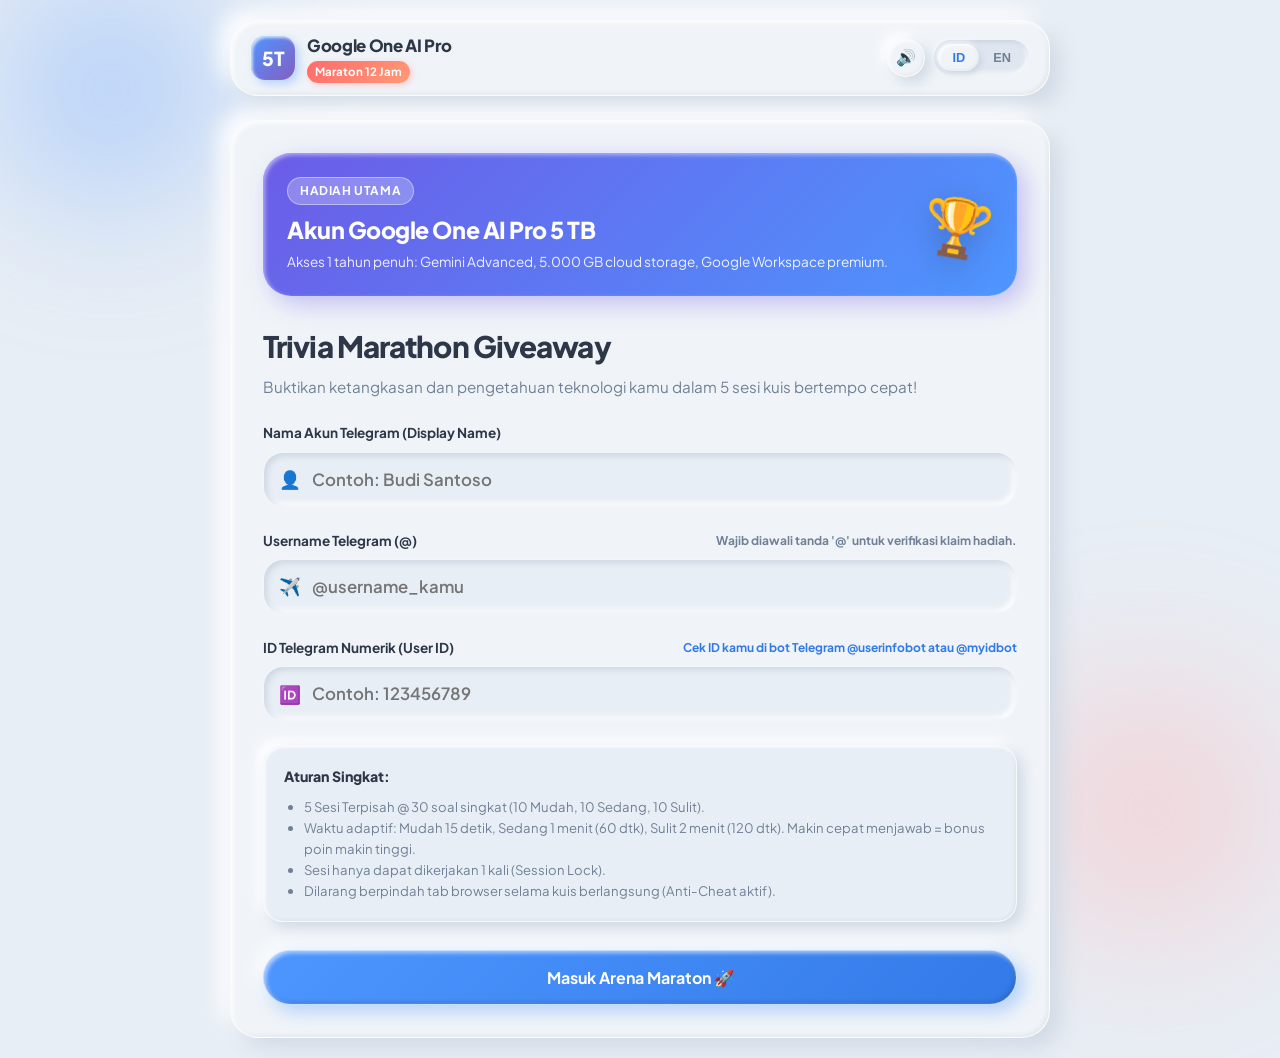
==== index.html @ 63a5083e "feat: complete web trivia marathon with claymorphism, cloudflare pages, d1 database, and admin dashb" ====
<!DOCTYPE html>
<html lang="id">
<head>
  <meta charset="UTF-8">
  <meta name="viewport" content="width=device-width, initial-scale=1.0, maximum-scale=1.0, user-scalable=no">
  <title>Google One AI Pro 5TB - Web Trivia Marathon</title>
  <meta name="description" content="Turnamen Trivia Maraton 12 Jam memperebutkan Akun Google One AI Pro 5 TB 1 Tahun Penuh. 5 Sesi kuis berkecepatan tinggi!">
  <meta name="theme-color" content="#E8EEF5">

  <!-- Favicon / Brand Icon -->
  <link rel="icon" href="data:image/svg+xml,<svg xmlns=%22http://www.w3.org/2000/svg%22 viewBox=%220 0 100 100%22><text y=%22.9em%22 font-size=%2290%22>⚡</text></svg>">

  <!-- Stylesheet -->
  <link rel="stylesheet" href="css/clay.css">
</head>
<body>

  <!-- Fullscreen Celebration Canvas -->
  <canvas id="confetti-canvas" style="position:fixed;top:0;left:0;width:100%;height:100%;pointer-events:none;z-index:99;"></canvas>

  <div id="app">

    <!-- Top App Header -->
    <header class="app-header">
      <div class="brand-wrapper">
        <div class="brand-icon">5T</div>
        <div class="brand-meta">
          <h1 data-i18n="appName">Google One AI Pro</h1>
          <span class="brand-badge" data-i18n="marathonBadge">Maraton 12 Jam</span>
        </div>
      </div>

      <div class="header-controls">
        <!-- Sound Effect Toggle -->
        <button id="btn-sound-toggle" class="clay-icon-btn" title="Toggle Sound" aria-label="Toggle Sound">
          <span id="sound-icon">🔊</span>
        </button>

        <!-- Bilingual Switcher -->
        <div class="clay-toggle" role="group" aria-label="Language selector">
          <button class="clay-toggle-btn lang-btn active" data-lang="id">ID</button>
          <button class="clay-toggle-btn lang-btn" data-lang="en">EN</button>
        </div>
      </div>
    </header>

    <!-- =====================================================================
         VIEW 1: ONBOARDING & REGISTRATION
         ===================================================================== -->
    <main id="view-onboarding" class="clay-card">
      <!-- Prize Banner -->
      <div class="prize-banner">
        <div class="prize-content">
          <span class="prize-pill" data-i18n="prizeTag">Hadiah Utama</span>
          <h2 class="prize-title" data-i18n="prizeTitle">Akun Google One AI Pro 5 TB</h2>
          <p class="prize-desc" data-i18n="prizeDesc">Akses 1 tahun penuh: Gemini Advanced, 5.000 GB cloud storage, Google Workspace premium.</p>
        </div>
        <div class="prize-3d-graphic">🏆</div>
      </div>

      <h2 class="title-xl" data-i18n="welcomeTitle">Trivia Marathon Giveaway</h2>
      <p class="subtitle" data-i18n="welcomeSubtitle">Buktikan ketangkasan dan pengetahuan teknologi kamu dalam 5 sesi kuis bertempo cepat!</p>

      <!-- Registration Form with 3 Verification Fields -->
      <div class="clay-input-group" style="margin-bottom: 1rem;">
        <label for="input-telegram-name" class="clay-label">
          <span data-i18n="telegramNameLabel">Nama Akun Telegram (Display Name)</span>
        </label>
        <div class="clay-input-wrapper">
          <span class="clay-input-icon">👤</span>
          <input type="text" id="input-telegram-name" class="clay-input" placeholder="Contoh: Budi Santoso" autocomplete="off" spellcheck="false">
        </div>
        <p id="msg-telegram-name-error" class="input-error-msg" data-i18n="telegramNameError">Nama Telegram wajib diisi (minimal 2 karakter)!</p>
      </div>

      <div class="clay-input-group" style="margin-bottom: 1rem;">
        <label for="input-telegram" class="clay-label">
          <span data-i18n="telegramLabel">Username Telegram (@)</span>
          <span style="font-size:0.75rem;color:var(--text-muted);" data-i18n="telegramHint">Wajib diawali '@'</span>
        </label>
        <div class="clay-input-wrapper">
          <span class="clay-input-icon">✈️</span>
          <input type="text" id="input-telegram" class="clay-input" placeholder="@username_kamu" autocomplete="off" spellcheck="false">
        </div>
        <p id="msg-telegram-error" class="input-error-msg" data-i18n="telegramError">Username harus diawali tanda '@' dan minimal 3 karakter!</p>
      </div>

      <div class="clay-input-group" style="margin-bottom: 1.5rem;">
        <label for="input-telegram-id" class="clay-label">
          <span data-i18n="telegramIdLabel">ID Telegram Numerik (User ID)</span>
          <span style="font-size:0.75rem;color:var(--clay-primary-dark);font-weight:700;" data-i18n="telegramIdHint">Cek di @userinfobot / @myidbot</span>
        </label>
        <div class="clay-input-wrapper">
          <span class="clay-input-icon">🆔</span>
          <input type="text" id="input-telegram-id" class="clay-input" placeholder="Contoh: 123456789" autocomplete="off" spellcheck="false" inputmode="numeric">
        </div>
        <p id="msg-telegram-id-error" class="input-error-msg" data-i18n="telegramIdError">ID Telegram harus berupa angka unik (minimal 5 digit)!</p>
      </div>

      <!-- Quick Rules Card -->
      <div class="clay-card-sm" style="margin-bottom: 1.75rem; background: #E8EEF5;">
        <h4 style="font-size:0.88rem;font-weight:800;margin-bottom:0.5rem;" data-i18n="rulesHeader">Aturan Singkat:</h4>
        <ul style="padding-left: 1.25rem; font-size: 0.82rem; color: var(--text-muted); line-height: 1.6;">
          <li data-i18n="rule1">5 Sesi Terpisah @ 30 soal singkat (10 Mudah, 10 Sedang, 10 Sulit).</li>
          <li data-i18n="rule2">Waktu adaptif: Mudah 15 detik, Sedang 1 menit (60 dtk), Sulit 2 menit (120 dtk). Makin cepat menjawab = bonus poin makin tinggi.</li>
          <li data-i18n="rule3">Sesi hanya dapat dikerjakan 1 kali (Session Lock).</li>
          <li data-i18n="rule4">Dilarang berpindah tab browser selama kuis berlangsung (Anti-Cheat aktif).</li>
        </ul>
      </div>

      <button id="btn-start-marathon" class="clay-btn clay-btn-primary clay-btn-block">
        <span data-i18n="btnStartMarathon">Masuk Arena Maraton 🚀</span>
      </button>
    </main>

    <!-- =====================================================================
         VIEW 2: LOBBY & SESSIONS GRID
         ===================================================================== -->
    <main id="view-lobby" style="display: none;">
      <!-- Participant Identity Bar -->
      <div class="user-profile-bar">
        <div class="user-identity">
          <div class="user-avatar">👤</div>
          <div>
            <div class="user-text-sub" data-i18n="lobbyGreeting">Selamat Datang,</div>
            <div id="user-greeting-name" class="user-text-name">Budi Santoso (@username)</div>
            <div id="user-telegram-id-badge" style="font-size:0.75rem;color:var(--text-muted);font-weight:700;">ID: -</div>
          </div>
        </div>

        <div class="user-aggregate-score">
          <span style="font-size:0.75rem;font-weight:700;color:var(--text-muted);" data-i18n="totalScoreLabel">Total Skor:</span>
          <span id="user-total-score" class="score-badge-val">0</span>
          <span style="font-size:0.8rem;">pts</span>
        </div>
      </div>

      <!-- Marathon Sessions Section -->
      <div style="display:flex;justify-content:space-between;align-items:center;margin-bottom:1rem;">
        <h2 style="font-size:1.15rem;font-weight:800;" data-i18n="sessionsHeader">Jadwal 5 Sesi Maraton</h2>
        <span style="font-size:0.75rem;font-weight:700;color:var(--text-muted);">Status Live dari Server 🌐</span>
      </div>

      <div id="sessions-container" class="sessions-grid">
        <!-- Rendered dynamically by app.js from /api/sessions -->
      </div>
    </main>

    <!-- =====================================================================
         VIEW 3: IN-GAME QUIZ LOOP (30 Questions, 7s Countdown)
         ===================================================================== -->
    <main id="view-game" style="display: none;">
      <!-- In-Game HUD -->
      <div class="game-hud">
        <div class="game-meta-row">
          <span id="hud-session-name" class="hud-pill hud-pill-highlight">Session 1</span>
          <div style="display:flex;gap:0.5rem;align-items:center;">
            <span id="hud-progress" class="hud-pill">Soal 1 dari 30</span>
            <span id="hud-difficulty" class="difficulty-tag easy">Mudah</span>
          </div>
        </div>

        <div class="game-meta-row">
          <div class="hud-pill">
            <span data-i18n="scoreHud">Skor</span>: <strong id="hud-score" style="color:var(--clay-primary-dark);margin-left:4px;">0</strong>
          </div>
          <div class="hud-pill">
            <span id="hud-streak">🔥 0</span>
          </div>
        </div>

        <!-- Dynamic 7-Second Countdown Bar -->
        <div class="timer-container" aria-label="Question timer">
          <div id="timer-bar" class="timer-bar" style="width: 100%;"></div>
          <div id="timer-text" class="timer-counter-text">7.0s</div>
        </div>
      </div>

      <!-- Question Box -->
      <section class="question-clay-box">
        <h2 id="question-text" class="question-text">Memuat pertanyaan...</h2>
      </section>

      <!-- 4 Clay Option Buttons -->
      <section id="options-container" class="options-grid">
        <!-- Rendered dynamically by app.js -->
      </section>
    </main>

    <!-- =====================================================================
         VIEW 4: RESULT SUMMARY & D1 EDGE SYNC
         ===================================================================== -->
    <main id="view-result" class="clay-card result-card" style="display: none;">
      <div class="trophy-clay-icon">🏆</div>
      <h2 id="result-session-title" class="title-xl" data-i18n="resultHeader">Sesi Selesai!</h2>
      <p class="subtitle" data-i18n="resultSubtitle">Kerja luar biasa! Berikut performa kamu pada sesi ini:</p>

      <div id="result-score" class="score-display-huge">0</div>
      <div class="score-label-sub" data-i18n="finalScoreLabel">Total Skor Sesi</div>

      <!-- Stats Grid -->
      <div class="stats-summary-grid">
        <div class="stat-item">
          <div id="result-correct" class="stat-item-val">0 / 30</div>
          <div class="stat-item-lbl" data-i18n="statCorrect">Jawaban Benar</div>
        </div>
        <div class="stat-item">
          <div id="result-accuracy" class="stat-item-val">0%</div>
          <div class="stat-item-lbl" data-i18n="statAccuracy">Akurasi</div>
        </div>
        <div class="stat-item">
          <div id="result-time" class="stat-item-val">0s</div>
          <div class="stat-item-lbl" data-i18n="statTime">Total Waktu</div>
        </div>
      </div>

      <!-- Sync Status Box -->
      <div>
        <div id="sync-status-box" class="sync-status-box sync-pending">
          <span id="sync-status-text" data-i18n="syncingStatus">Menyimpan skor ke database Cloudflare D1...</span>
        </div>
      </div>

      <button id="btn-back-lobby" class="clay-btn clay-btn-primary clay-btn-block">
        <span data-i18n="btnBackToLobby">Kembali ke Beranda</span> 🏠
      </button>
    </main>

  </div>

  <!-- =======================================================================
       ANTI-CHEAT WARNING MODAL
       ======================================================================= -->
  <div id="anti-cheat-modal" class="modal-backdrop">
    <div class="clay-modal">
      <div class="modal-icon-badge">⚠️</div>
      <h3 class="title-xl" style="font-size:1.35rem;margin-bottom:0.5rem;" data-i18n="antiCheatTitle">Peringatan Anti-Cheat!</h3>
      <p class="subtitle" style="margin-bottom:1.75rem;" data-i18n="antiCheatMsg">
        Kamu terdeteksi berpindah tab atau meninggalkan jendela browser. Tetaplah fokus pada kuis untuk menghindari diskualifikasi soal!
      </p>
      <button id="btn-resume-quiz" class="clay-btn clay-btn-coral clay-btn-block">
        <span data-i18n="antiCheatActionBtn">Kembali ke Kuis</span> ⏱️
      </button>
    </div>
  </div>

  <!-- Scripts -->
  <script src="js/config.js"></script>
  <script src="js/i18n.js"></script>
  <script src="js/questions.js"></script>
  <script src="js/audio.js"></script>
  <script src="js/app.js"></script>
</body>
</html>
---- css/clay.css ----
/* ==========================================================================
   CLAYMORPHISM DESIGN SYSTEM - GOOGLE ONE AI PRO 5TB TRIVIA MARATHON
   ========================================================================== */

@import url('https://fonts.googleapis.com/css2?family=Plus+Jakarta+Sans:ital,wght@0,400;0,500;0,600;0,700;0,800;1,700&display=swap');

:root {
  /* Color Palette - Modern Pastel Clay */
  --clay-bg: #E8EEF5;
  --clay-card: #F0F4F8;
  --clay-surface: #E2E8F0;
  --clay-border: rgba(255, 255, 255, 0.65);
  
  /* Accents */
  --clay-primary: #4D96FF;
  --clay-primary-light: #70A9FF;
  --clay-primary-dark: #327AE8;
  --clay-coral: #FF6B6B;
  --clay-coral-light: #FF8787;
  --clay-green: #48BB78;
  --clay-green-light: #68D391;
  --clay-yellow: #ECC94B;
  --clay-purple: #845EC2;
  --clay-purple-light: #9B72CF;
  
  /* Text */
  --text-main: #2D3748;
  --text-muted: #718096;
  --text-light: #A0AEC0;
  --text-on-primary: #FFFFFF;

  /* Clay Shadows - Standard Dual Soft */
  --clay-shadow-out: 10px 10px 22px #d0d9e5, -10px -10px 22px #ffffff;
  --clay-shadow-out-sm: 6px 6px 14px #d0d9e5, -6px -6px 14px #ffffff;
  --clay-shadow-out-lg: 16px 16px 36px #c5d0de, -16px -16px 36px #ffffff;
  
  --clay-shadow-in: inset 2px 2px 4px rgba(255, 255, 255, 0.8), inset -2px -2px 4px rgba(0, 0, 0, 0.05);
  --clay-shadow-in-sm: inset 1.5px 1.5px 3px rgba(255, 255, 255, 0.8), inset -1.5px -1.5px 3px rgba(0, 0, 0, 0.04);
  --clay-shadow-in-pressed: inset 4px 4px 8px #c8d3e2, inset -4px -4px 8px #ffffff;

  /* Radii */
  --radius-sm: 14px;
  --radius-md: 20px;
  --radius-lg: 28px;
  --radius-pill: 9999px;

  /* Transitions */
  --transition-bounce: all 0.25s cubic-bezier(0.34, 1.56, 0.64, 1);
  --transition-smooth: all 0.2s ease-in-out;
}

/* Reset & Base Setup */
*, *::before, *::after {
  box-sizing: border-box;
  margin: 0;
  padding: 0;
  -webkit-tap-highlight-color: transparent;
}

body {
  font-family: 'Plus Jakarta Sans', -apple-system, BlinkMacSystemFont, "Segoe UI", Roboto, sans-serif;
  background-color: var(--clay-bg);
  color: var(--text-main);
  min-height: 100vh;
  line-height: 1.5;
  display: flex;
  flex-direction: column;
  align-items: center;
  overflow-x: hidden;
  position: relative;
  selection-background-color: var(--clay-primary);
  selection-color: #ffffff;
}

/* Subtle background decorative shapes */
body::before, body::after {
  content: '';
  position: fixed;
  border-radius: 50%;
  pointer-events: none;
  z-index: -1;
  filter: blur(60px);
  opacity: 0.5;
}

body::before {
  top: -100px;
  left: -80px;
  width: 380px;
  height: 380px;
  background: radial-gradient(circle, #70A9FF 0%, rgba(232, 238, 245, 0) 70%);
}

body::after {
  bottom: -120px;
  right: -80px;
  width: 420px;
  height: 420px;
  background: radial-gradient(circle, #FFB4B4 0%, rgba(232, 238, 245, 0) 70%);
}

/* Main Container App */
#app {
  width: 100%;
  max-width: 860px;
  min-height: 100vh;
  display: flex;
  flex-direction: column;
  padding: 1.25rem;
}

/* Top App Header */
.app-header {
  display: flex;
  justify-content: space-between;
  align-items: center;
  gap: 1rem;
  padding: 0.75rem 1.25rem;
  margin-bottom: 1.5rem;
  background: var(--clay-card);
  border-radius: var(--radius-lg);
  border: 1px solid var(--clay-border);
  box-shadow: var(--clay-shadow-out), var(--clay-shadow-in);
}

.brand-wrapper {
  display: flex;
  align-items: center;
  gap: 0.75rem;
}

.brand-icon {
  width: 44px;
  height: 44px;
  border-radius: 14px;
  background: linear-gradient(135deg, #4D96FF, #845EC2);
  display: flex;
  align-items: center;
  justify-content: center;
  color: #fff;
  font-weight: 800;
  font-size: 1.2rem;
  box-shadow: 4px 4px 10px rgba(77, 150, 255, 0.35), inset 2px 2px 3px rgba(255, 255, 255, 0.7);
}

.brand-meta h1 {
  font-size: 1.05rem;
  font-weight: 800;
  color: var(--text-main);
  letter-spacing: -0.02em;
}

.brand-badge {
  display: inline-flex;
  align-items: center;
  gap: 0.3rem;
  font-size: 0.72rem;
  font-weight: 700;
  padding: 0.15rem 0.5rem;
  border-radius: var(--radius-pill);
  background: linear-gradient(135deg, #FF6B6B, #FF9A76);
  color: #ffffff;
  box-shadow: 2px 2px 6px rgba(255, 107, 107, 0.3);
}

.header-controls {
  display: flex;
  align-items: center;
  gap: 0.6rem;
}

/* Clay Toggle Pill */
.clay-toggle {
  display: inline-flex;
  align-items: center;
  background: #dfe6f0;
  border-radius: var(--radius-pill);
  padding: 4px;
  box-shadow: inset 2px 2px 5px #c8d2df, inset -2px -2px 5px #ffffff;
}

.clay-toggle-btn {
  border: none;
  background: transparent;
  padding: 6px 14px;
  border-radius: var(--radius-pill);
  font-size: 0.8rem;
  font-weight: 700;
  color: var(--text-muted);
  cursor: pointer;
  transition: var(--transition-bounce);
}

.clay-toggle-btn.active {
  background: var(--clay-card);
  color: var(--clay-primary-dark);
  box-shadow: 2px 2px 6px #c5d0de, -2px -2px 6px #ffffff, var(--clay-shadow-in-sm);
}

/* Sound Button */
.clay-icon-btn {
  width: 38px;
  height: 38px;
  border-radius: var(--radius-pill);
  border: 1px solid var(--clay-border);
  background: var(--clay-card);
  display: flex;
  align-items: center;
  justify-content: center;
  cursor: pointer;
  box-shadow: var(--clay-shadow-out-sm), var(--clay-shadow-in-sm);
  color: var(--text-main);
  transition: var(--transition-bounce);
  font-size: 1rem;
}

.clay-icon-btn:hover {
  transform: translateY(-2px);
}

.clay-icon-btn:active {
  transform: translateY(1px);
  box-shadow: var(--clay-shadow-in-pressed);
}

/* Clay Cards */
.clay-card {
  background: var(--clay-card);
  border-radius: var(--radius-lg);
  border: 1px solid var(--clay-border);
  box-shadow: var(--clay-shadow-out), var(--clay-shadow-in);
  padding: 2rem;
  position: relative;
  transition: var(--transition-smooth);
}

.clay-card-sm {
  background: var(--clay-card);
  border-radius: var(--radius-md);
  border: 1px solid var(--clay-border);
  box-shadow: var(--clay-shadow-out-sm), var(--clay-shadow-in-sm);
  padding: 1.25rem;
}

/* Typography Helpers */
.title-xl {
  font-size: 1.85rem;
  font-weight: 800;
  letter-spacing: -0.03em;
  color: var(--text-main);
  margin-bottom: 0.5rem;
}

.subtitle {
  font-size: 0.95rem;
  color: var(--text-muted);
  line-height: 1.5;
}

/* Form Controls */
.clay-input-group {
  margin: 1.5rem 0;
  display: flex;
  flex-direction: column;
  gap: 0.5rem;
}

.clay-label {
  font-size: 0.85rem;
  font-weight: 700;
  color: var(--text-main);
  display: flex;
  align-items: center;
  justify-content: space-between;
}

.clay-input-wrapper {
  position: relative;
  display: flex;
  align-items: center;
}

.clay-input-icon {
  position: absolute;
  left: 16px;
  font-size: 1.1rem;
  color: var(--text-muted);
  pointer-events: none;
}

.clay-input {
  width: 100%;
  padding: 1rem 1.25rem 1rem 3rem;
  background: #E8EEF5;
  border-radius: var(--radius-md);
  border: 1px solid rgba(255, 255, 255, 0.4);
  box-shadow: inset 3px 3px 6px #cdd7e3, inset -3px -3px 6px #ffffff;
  font-size: 1.05rem;
  font-family: inherit;
  font-weight: 600;
  color: var(--text-main);
  outline: none;
  transition: var(--transition-smooth);
}

.clay-input:focus {
  border-color: var(--clay-primary);
  box-shadow: inset 4px 4px 8px #c8d3e0, inset -4px -4px 8px #ffffff, 0 0 0 3px rgba(77, 150, 255, 0.25);
}

.clay-input.error {
  border-color: var(--clay-coral);
  box-shadow: inset 4px 4px 8px #edd1d1, inset -4px -4px 8px #ffffff, 0 0 0 3px rgba(255, 107, 107, 0.25);
}

.input-error-msg {
  font-size: 0.8rem;
  color: var(--clay-coral);
  font-weight: 600;
  display: none;
}

.input-error-msg.visible {
  display: block;
}

/* Clay Buttons */
.clay-btn {
  display: inline-flex;
  align-items: center;
  justify-content: center;
  gap: 0.6rem;
  padding: 1rem 1.75rem;
  border-radius: var(--radius-pill);
  border: 1px solid rgba(255, 255, 255, 0.7);
  font-family: inherit;
  font-size: 1rem;
  font-weight: 700;
  cursor: pointer;
  transition: var(--transition-bounce);
  text-decoration: none;
  user-select: none;
}

.clay-btn:hover {
  transform: translateY(-2px);
}

.clay-btn:active {
  transform: translateY(2px) scale(0.98);
}

.clay-btn-primary {
  background: linear-gradient(135deg, #4D96FF, #337AE8);
  color: #ffffff;
  box-shadow: 6px 6px 18px rgba(77, 150, 255, 0.4), -6px -6px 18px #ffffff, inset 2px 2px 4px rgba(255, 255, 255, 0.6), inset -2px -2px 4px rgba(0, 0, 0, 0.15);
}

.clay-btn-primary:active {
  box-shadow: inset 4px 4px 8px rgba(0, 0, 0, 0.25), inset -4px -4px 8px rgba(255, 255, 255, 0.4);
}

.clay-btn-coral {
  background: linear-gradient(135deg, #FF6B6B, #EE5253);
  color: #ffffff;
  box-shadow: 6px 6px 18px rgba(255, 107, 107, 0.4), -6px -6px 18px #ffffff, inset 2px 2px 4px rgba(255, 255, 255, 0.6), inset -2px -2px 4px rgba(0, 0, 0, 0.15);
}

.clay-btn-coral:active {
  box-shadow: inset 4px 4px 8px rgba(0, 0, 0, 0.25), inset -4px -4px 8px rgba(255, 255, 255, 0.4);
}

.clay-btn-neutral {
  background: var(--clay-card);
  color: var(--text-main);
  box-shadow: var(--clay-shadow-out-sm), var(--clay-shadow-in);
}

.clay-btn-neutral:active {
  box-shadow: var(--clay-shadow-in-pressed);
}

.clay-btn:disabled, .clay-btn.disabled {
  opacity: 0.6;
  cursor: not-allowed;
  transform: none !important;
  box-shadow: var(--clay-shadow-out-sm);
}

.clay-btn-block {
  width: 100%;
}

/* Feature Showcase Hero on Welcome */
.prize-banner {
  background: linear-gradient(135deg, #6C5CE7, #4D96FF);
  border-radius: var(--radius-lg);
  padding: 1.5rem;
  color: #ffffff;
  position: relative;
  overflow: hidden;
  box-shadow: 8px 8px 24px rgba(108, 92, 231, 0.35), inset 2px 2px 4px rgba(255, 255, 255, 0.5);
  margin-bottom: 1.75rem;
  display: flex;
  align-items: center;
  justify-content: space-between;
}

.prize-content {
  z-index: 1;
}

.prize-pill {
  display: inline-block;
  background: rgba(255, 255, 255, 0.25);
  backdrop-filter: blur(8px);
  padding: 0.25rem 0.75rem;
  border-radius: var(--radius-pill);
  font-size: 0.75rem;
  font-weight: 700;
  text-transform: uppercase;
  letter-spacing: 0.05em;
  margin-bottom: 0.5rem;
  border: 1px solid rgba(255, 255, 255, 0.4);
}

.prize-title {
  font-size: 1.45rem;
  font-weight: 800;
  margin-bottom: 0.25rem;
  letter-spacing: -0.02em;
}

.prize-desc {
  font-size: 0.85rem;
  opacity: 0.9;
}

.prize-3d-graphic {
  font-size: 3.5rem;
  line-height: 1;
  filter: drop-shadow(0 8px 16px rgba(0, 0, 0, 0.2));
  transform: rotate(10deg);
  animation: float 4s ease-in-out infinite;
}

@keyframes float {
  0%, 100% { transform: translateY(0px) rotate(10deg); }
  50% { transform: translateY(-8px) rotate(14deg); }
}

/* Lobby User Header & Stats Bar */
.user-profile-bar {
  display: flex;
  justify-content: space-between;
  align-items: center;
  padding: 1rem 1.5rem;
  background: var(--clay-card);
  border-radius: var(--radius-md);
  border: 1px solid var(--clay-border);
  box-shadow: var(--clay-shadow-out-sm), var(--clay-shadow-in-sm);
  margin-bottom: 1.5rem;
  flex-wrap: wrap;
  gap: 1rem;
}

.user-identity {
  display: flex;
  align-items: center;
  gap: 0.75rem;
}

.user-avatar {
  width: 44px;
  height: 44px;
  border-radius: var(--radius-pill);
  background: linear-gradient(135deg, #4D96FF, #6BCB77);
  display: flex;
  align-items: center;
  justify-content: center;
  font-size: 1.25rem;
  color: #fff;
  box-shadow: 3px 3px 8px rgba(77, 150, 255, 0.3), inset 2px 2px 3px rgba(255, 255, 255, 0.8);
}

.user-text-name {
  font-weight: 800;
  font-size: 1.05rem;
  color: var(--text-main);
}

.user-text-sub {
  font-size: 0.78rem;
  color: var(--text-muted);
}

.user-aggregate-score {
  display: flex;
  align-items: center;
  gap: 0.5rem;
  background: #E8EEF5;
  padding: 0.5rem 1rem;
  border-radius: var(--radius-pill);
  box-shadow: inset 2px 2px 4px #c8d3e2, inset -2px -2px 4px #ffffff;
}

.score-badge-val {
  font-size: 1.15rem;
  font-weight: 800;
  color: var(--clay-primary-dark);
}

/* Marathon Session Cards Grid */
.sessions-grid {
  display: grid;
  grid-template-columns: repeat(auto-fit, minmax(240px, 1fr));
  gap: 1.25rem;
  margin-bottom: 1.5rem;
}

.session-clay-card {
  background: var(--clay-card);
  border-radius: var(--radius-lg);
  border: 1px solid var(--clay-border);
  box-shadow: var(--clay-shadow-out), var(--clay-shadow-in);
  padding: 1.5rem;
  display: flex;
  flex-direction: column;
  justify-content: space-between;
  position: relative;
  transition: var(--transition-bounce);
  overflow: hidden;
}

.session-clay-card:hover {
  transform: translateY(-4px);
}

.session-badge-status {
  position: absolute;
  top: 14px;
  right: 14px;
  padding: 0.3rem 0.7rem;
  border-radius: var(--radius-pill);
  font-size: 0.7rem;
  font-weight: 800;
  text-transform: uppercase;
  letter-spacing: 0.04em;
  display: inline-flex;
  align-items: center;
  gap: 0.3rem;
}

.status-completed {
  background: #E6FFFA;
  color: #234E52;
  box-shadow: 2px 2px 6px #c4d0dc, inset 1px 1px 2px #fff;
  border: 1px solid #B2F5EA;
}

.status-ready {
  background: #EBF8FF;
  color: #2B6CB0;
  box-shadow: 2px 2px 6px #c4d0dc, inset 1px 1px 2px #fff;
  border: 1px solid #BEE3F8;
  animation: pulse-ready 2s infinite;
}

@keyframes pulse-ready {
  0%, 100% { box-shadow: 0 0 0 0 rgba(77, 150, 255, 0.4); }
  50% { box-shadow: 0 0 0 6px rgba(77, 150, 255, 0); }
}

.status-locked {
  background: #EDF2F7;
  color: #718096;
  box-shadow: inset 1.5px 1.5px 3px #cbd5e0, inset -1.5px -1.5px 3px #ffffff;
}

.session-number-pill {
  width: 42px;
  height: 42px;
  border-radius: 12px;
  display: flex;
  align-items: center;
  justify-content: center;
  font-weight: 800;
  font-size: 1.1rem;
  margin-bottom: 0.75rem;
  background: #E8EEF5;
  box-shadow: 3px 3px 7px #d0d9e5, -3px -3px 7px #ffffff, var(--clay-shadow-in-sm);
  color: var(--clay-primary);
}

.session-title {
  font-size: 1.1rem;
  font-weight: 800;
  color: var(--text-main);
  margin-bottom: 0.35rem;
}

.session-desc {
  font-size: 0.8rem;
  color: var(--text-muted);
  margin-bottom: 1rem;
  line-height: 1.4;
}

.session-metrics {
  background: #E8EEF5;
  padding: 0.65rem 0.9rem;
  border-radius: var(--radius-sm);
  box-shadow: inset 2px 2px 4px #cbd5e0, inset -2px -2px 4px #ffffff;
  display: flex;
  justify-content: space-between;
  align-items: center;
  font-size: 0.8rem;
  margin-bottom: 1rem;
}

.session-metrics-lbl {
  color: var(--text-muted);
  font-weight: 600;
}

.session-metrics-val {
  font-weight: 800;
  color: var(--text-main);
}

.session-timer-box {
  display: flex;
  align-items: center;
  justify-content: center;
  gap: 0.4rem;
  padding: 0.5rem;
  border-radius: var(--radius-sm);
  font-size: 0.78rem;
  font-weight: 700;
  color: var(--text-muted);
  background: #E2E8F0;
  box-shadow: inset 2px 2px 4px #cbd5e0, inset -2px -2px 4px #ffffff;
  margin-bottom: 0.75rem;
}

/* ==========================================================================
   GAME HUD & LOOP VIEW
   ========================================================================== */

.game-hud {
  display: flex;
  flex-direction: column;
  gap: 0.85rem;
  margin-bottom: 1.5rem;
}

.game-meta-row {
  display: flex;
  justify-content: space-between;
  align-items: center;
  gap: 0.75rem;
}

.hud-pill {
  background: var(--clay-card);
  border-radius: var(--radius-pill);
  padding: 0.4rem 0.9rem;
  display: inline-flex;
  align-items: center;
  gap: 0.4rem;
  font-size: 0.82rem;
  font-weight: 700;
  box-shadow: var(--clay-shadow-out-sm), var(--clay-shadow-in-sm);
  border: 1px solid var(--clay-border);
}

.hud-pill-highlight {
  color: var(--clay-primary-dark);
  background: #EBF8FF;
}

/* Dynamic 7-Second Progress Bar */
.timer-container {
  width: 100%;
  height: 18px;
  background: #d8e2ee;
  border-radius: var(--radius-pill);
  box-shadow: inset 3px 3px 6px #bcc9db, inset -3px -3px 6px #ffffff;
  padding: 3px;
  position: relative;
  overflow: hidden;
}

.timer-bar {
  height: 100%;
  width: 100%;
  border-radius: var(--radius-pill);
  background: linear-gradient(90deg, #48BB78, #38A169);
  transition: width 0.1s linear, background 0.3s ease;
  box-shadow: 2px 2px 5px rgba(72, 187, 120, 0.4), inset 1px 1px 2px rgba(255, 255, 255, 0.6);
}

.timer-bar.warning {
  background: linear-gradient(90deg, #ECC94B, #D69E2E);
  box-shadow: 2px 2px 5px rgba(236, 201, 75, 0.4);
}

.timer-bar.critical {
  background: linear-gradient(90deg, #FF6B6B, #E53E3E);
  box-shadow: 2px 2px 5px rgba(255, 107, 107, 0.4);
  animation: pulse-danger 0.5s infinite alternate;
}

@keyframes pulse-danger {
  0% { opacity: 0.85; }
  100% { opacity: 1; transform: scaleY(1.05); }
}

.timer-counter-text {
  position: absolute;
  top: 50%;
  left: 50%;
  transform: translate(-50%, -50%);
  font-size: 0.68rem;
  font-weight: 800;
  color: #2D3748;
  letter-spacing: 0.05em;
  pointer-events: none;
}

/* Question Area */
.question-clay-box {
  background: var(--clay-card);
  border-radius: var(--radius-lg);
  border: 1px solid var(--clay-border);
  box-shadow: var(--clay-shadow-out), var(--clay-shadow-in);
  padding: 1.75rem;
  margin-bottom: 1.5rem;
  min-height: 140px;
  display: flex;
  flex-direction: column;
  justify-content: center;
}

.difficulty-tag {
  align-self: flex-start;
  padding: 0.2rem 0.6rem;
  border-radius: var(--radius-pill);
  font-size: 0.68rem;
  font-weight: 800;
  text-transform: uppercase;
  letter-spacing: 0.05em;
  margin-bottom: 0.6rem;
}

.difficulty-tag.easy {
  background: #DEF7EC;
  color: #03543F;
  border: 1px solid #BCF0DA;
}

.difficulty-tag.medium {
  background: #FEF08A;
  color: #713F12;
  border: 1px solid #FDE047;
}

.difficulty-tag.hard {
  background: #FDE8E8;
  color: #9B1C1C;
  border: 1px solid #FBD5D5;
}

.question-text {
  font-size: 1.22rem;
  font-weight: 800;
  color: var(--text-main);
  line-height: 1.45;
}

/* Options Grid */
.options-grid {
  display: grid;
  grid-template-columns: 1fr;
  gap: 0.9rem;
}

@media (min-width: 640px) {
  .options-grid {
    grid-template-columns: 1fr 1fr;
  }
}

.option-clay-btn {
  background: var(--clay-card);
  border: 1px solid var(--clay-border);
  border-radius: var(--radius-md);
  padding: 1.15rem 1.25rem;
  box-shadow: var(--clay-shadow-out-sm), var(--clay-shadow-in-sm);
  display: flex;
  align-items: center;
  gap: 0.85rem;
  cursor: pointer;
  transition: var(--transition-bounce);
  text-align: left;
  user-select: none;
  font-family: inherit;
  font-size: 0.96rem;
  font-weight: 700;
  color: var(--text-main);
  outline: none;
}

.option-clay-btn:hover:not(:disabled) {
  transform: translateY(-3px) scale(1.01);
  box-shadow: 8px 8px 18px #cbd5e2, -8px -8px 18px #ffffff, var(--clay-shadow-in);
  border-color: var(--clay-primary-light);
}

.option-clay-btn:active:not(:disabled) {
  transform: translateY(2px) scale(0.98);
  box-shadow: var(--clay-shadow-in-pressed);
}

.option-letter-badge {
  width: 32px;
  height: 32px;
  border-radius: 10px;
  background: #E8EEF5;
  box-shadow: inset 1.5px 1.5px 3px #cbd5e0, inset -1.5px -1.5px 3px #ffffff;
  display: flex;
  align-items: center;
  justify-content: center;
  font-size: 0.85rem;
  font-weight: 800;
  color: var(--text-muted);
  flex-shrink: 0;
  transition: var(--transition-smooth);
}

/* Answer States */
.option-clay-btn.selected {
  border-color: var(--clay-primary);
  background: #EBF8FF;
}

.option-clay-btn.correct {
  background: linear-gradient(135deg, #48BB78, #38A169) !important;
  color: #ffffff !important;
  border-color: #38A169 !important;
  box-shadow: 6px 6px 16px rgba(72, 187, 120, 0.4), inset 2px 2px 4px rgba(255, 255, 255, 0.6) !important;
  transform: scale(1.02);
}

.option-clay-btn.correct .option-letter-badge {
  background: rgba(255, 255, 255, 0.25);
  color: #ffffff;
  box-shadow: none;
}

.option-clay-btn.wrong {
  background: linear-gradient(135deg, #FF6B6B, #E53E3E) !important;
  color: #ffffff !important;
  border-color: #E53E3E !important;
  box-shadow: 6px 6px 16px rgba(255, 107, 107, 0.4), inset 2px 2px 4px rgba(255, 255, 255, 0.6) !important;
  animation: shake 0.4s ease-in-out;
}

.option-clay-btn.wrong .option-letter-badge {
  background: rgba(255, 255, 255, 0.25);
  color: #ffffff;
  box-shadow: none;
}

@keyframes shake {
  0%, 100% { transform: translateX(0); }
  20%, 60% { transform: translateX(-6px); }
  40%, 80% { transform: translateX(6px); }
}

/* ==========================================================================
   RESULTS VIEW & SUMMARY
   ========================================================================== */

.result-card {
  text-align: center;
  padding: 2.5rem 1.75rem;
}

.trophy-clay-icon {
  width: 90px;
  height: 90px;
  margin: 0 auto 1.25rem;
  border-radius: 50%;
  background: linear-gradient(135deg, #FFD93D, #F6C90E);
  display: flex;
  align-items: center;
  justify-content: center;
  font-size: 3rem;
  box-shadow: 8px 8px 20px rgba(255, 217, 61, 0.4), -8px -8px 20px #ffffff, inset 2px 2px 4px rgba(255, 255, 255, 0.8);
  animation: bounce-in 0.8s cubic-bezier(0.34, 1.56, 0.64, 1);
}

@keyframes bounce-in {
  0% { transform: scale(0.3); opacity: 0; }
  100% { transform: scale(1); opacity: 1; }
}

.score-display-huge {
  font-size: 3.2rem;
  font-weight: 800;
  letter-spacing: -0.04em;
  color: var(--clay-primary-dark);
  line-height: 1;
  margin: 0.5rem 0 0.25rem;
}

.score-label-sub {
  font-size: 0.85rem;
  color: var(--text-muted);
  font-weight: 700;
  text-transform: uppercase;
  letter-spacing: 0.05em;
  margin-bottom: 1.75rem;
}

.stats-summary-grid {
  display: grid;
  grid-template-columns: repeat(3, 1fr);
  gap: 0.9rem;
  margin-bottom: 2rem;
}

.stat-item {
  background: #E8EEF5;
  border-radius: var(--radius-md);
  padding: 1rem 0.5rem;
  box-shadow: inset 2.5px 2.5px 5px #c8d3e2, inset -2.5px -2.5px 5px #ffffff;
}

.stat-item-val {
  font-size: 1.35rem;
  font-weight: 800;
  color: var(--text-main);
  margin-bottom: 0.2rem;
}

.stat-item-lbl {
  font-size: 0.72rem;
  font-weight: 700;
  color: var(--text-muted);
  text-transform: uppercase;
}

.sync-status-box {
  display: inline-flex;
  align-items: center;
  gap: 0.5rem;
  font-size: 0.85rem;
  font-weight: 700;
  padding: 0.5rem 1.25rem;
  border-radius: var(--radius-pill);
  margin-bottom: 1.5rem;
}

.sync-pending {
  background: #FEFCBF;
  color: #744210;
  border: 1px solid #FAF089;
}

.sync-success {
  background: #C6F6D5;
  color: #22543D;
  border: 1px solid #9AE6B4;
}

.sync-error {
  background: #FED7D7;
  color: #742A2A;
  border: 1px solid #FEB2B2;
}

/* ==========================================================================
   ANTI-CHEAT ALERT MODAL & OVERLAY
   ========================================================================== */

.modal-backdrop {
  position: fixed;
  inset: 0;
  background: rgba(45, 55, 72, 0.45);
  backdrop-filter: blur(8px);
  display: flex;
  align-items: center;
  justify-content: center;
  z-index: 100;
  padding: 1.25rem;
  opacity: 0;
  pointer-events: none;
  transition: opacity 0.25s ease;
}

.modal-backdrop.active {
  opacity: 1;
  pointer-events: auto;
}

.clay-modal {
  background: var(--clay-card);
  border-radius: var(--radius-lg);
  border: 1px solid var(--clay-border);
  box-shadow: var(--clay-shadow-out-lg), var(--clay-shadow-in);
  padding: 2rem;
  max-width: 440px;
  width: 100%;
  text-align: center;
  transform: scale(0.9);
  transition: var(--transition-bounce);
}

.modal-backdrop.active .clay-modal {
  transform: scale(1);
}

.modal-icon-badge {
  width: 68px;
  height: 68px;
  border-radius: 50%;
  background: linear-gradient(135deg, #FF6B6B, #EE5253);
  margin: 0 auto 1.25rem;
  display: flex;
  align-items: center;
  justify-content: center;
  font-size: 2rem;
  color: #ffffff;
  box-shadow: 6px 6px 16px rgba(255, 107, 107, 0.4), inset 2px 2px 4px rgba(255, 255, 255, 0.6);
}

/* Dev/Test Banner */
.dev-banner {
  background: #FEFCBF;
  color: #744210;
  border: 1px dashed #D69E2E;
  padding: 0.5rem 1rem;
  border-radius: var(--radius-sm);
  font-size: 0.76rem;
  font-weight: 700;
  margin-bottom: 1rem;
  display: flex;
  align-items: center;
  justify-content: space-between;
}

.dev-banner-btn {
  background: #FAF089;
  border: 1px solid #ECC94B;
  padding: 0.2rem 0.6rem;
  border-radius: 6px;
  font-size: 0.72rem;
  font-weight: 800;
  cursor: pointer;
}

/* Responsive queries */
@media (max-width: 640px) {
  #app {
    padding: 0.85rem;
  }
  
  .clay-card {
    padding: 1.35rem;
  }

  .title-xl {
    font-size: 1.45rem;
  }

  .prize-banner {
    flex-direction: column;
    text-align: center;
    gap: 1rem;
  }

  .stats-summary-grid {
    grid-template-columns: 1fr;
  }
}
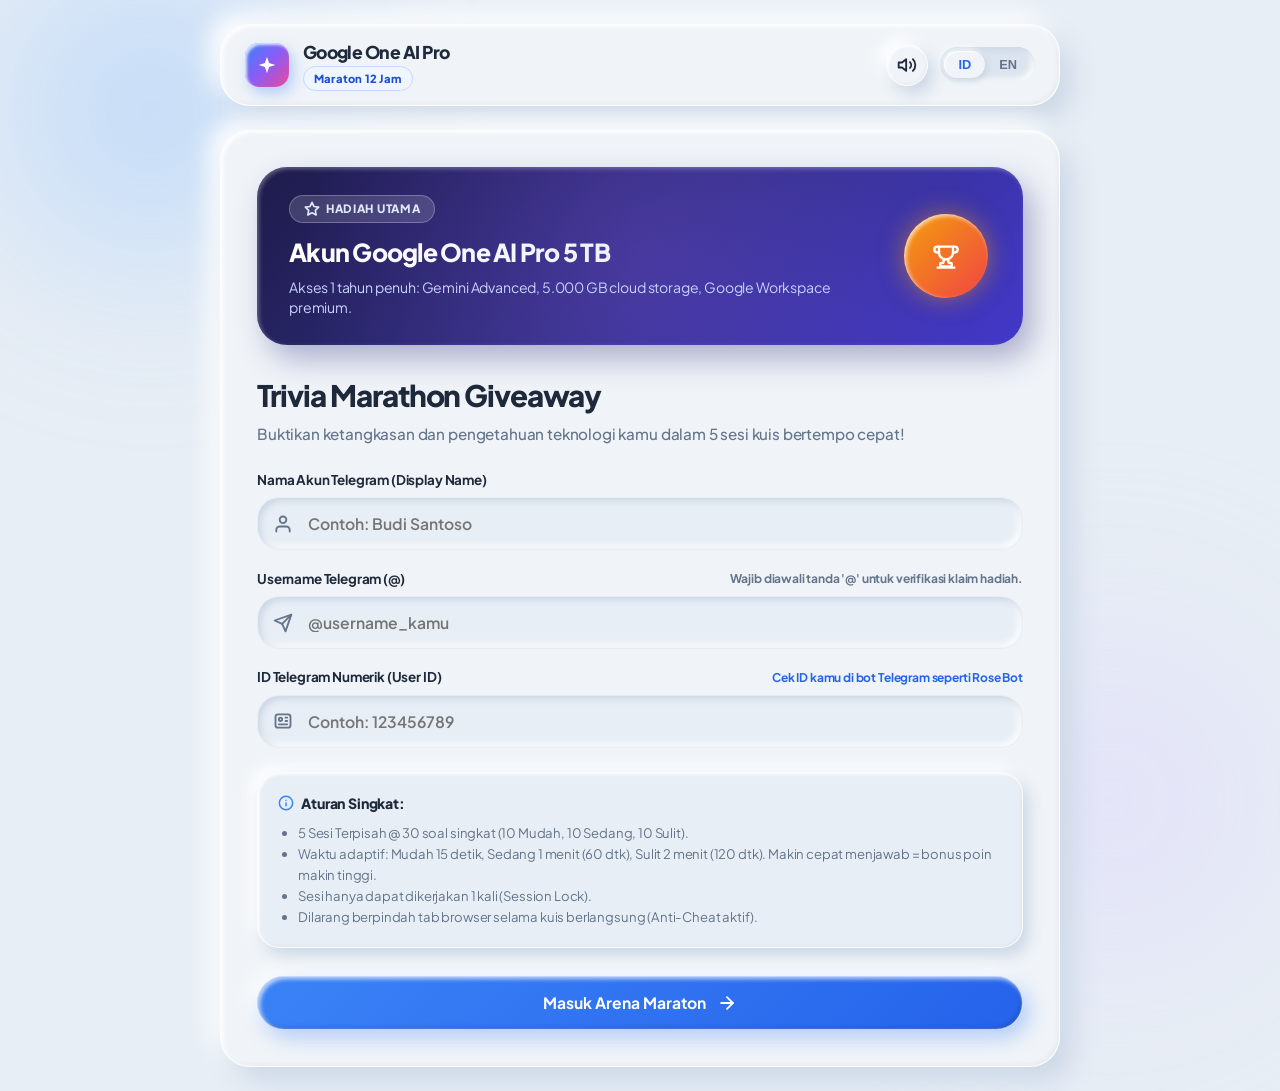
==== commit 9c56d1fa: "style: elevate claymorphism UI, remove all emojis, and replace with modern vector SVG icons" ====
--- a/index.html
+++ b/index.html
@@ -7,8 +7,8 @@
   <meta name="description" content="Turnamen Trivia Maraton 12 Jam memperebutkan Akun Google One AI Pro 5 TB 1 Tahun Penuh. 5 Sesi kuis berkecepatan tinggi!">
   <meta name="theme-color" content="#E8EEF5">
 
-  <!-- Favicon / Brand Icon -->
-  <link rel="icon" href="data:image/svg+xml,<svg xmlns=%22http://www.w3.org/2000/svg%22 viewBox=%220 0 100 100%22><text y=%22.9em%22 font-size=%2290%22>⚡</text></svg>">
+  <!-- Crisp Vector SVG Favicon -->
+  <link rel="icon" href="data:image/svg+xml,%3Csvg xmlns='http://www.w3.org/2000/svg' viewBox='0 0 32 32'%3E%3Cpath fill='%233B82F6' d='M16 2L20 12L30 16L20 20L16 30L12 20L2 16L12 12Z'/%3E%3C/svg%3E">
 
   <!-- Stylesheet -->
   <link rel="stylesheet" href="css/clay.css">
@@ -23,7 +23,11 @@
     <!-- Top App Header -->
     <header class="app-header">
       <div class="brand-wrapper">
-        <div class="brand-icon">5T</div>
+        <div class="brand-logo-gemini">
+          <svg class="ui-icon" viewBox="0 0 24 24">
+            <path d="M12 2L14.5 9.5L22 12L14.5 14.5L12 22L9.5 14.5L2 12L9.5 9.5Z" fill="currentColor" stroke="none"/>
+          </svg>
+        </div>
         <div class="brand-meta">
           <h1 data-i18n="appName">Google One AI Pro</h1>
           <span class="brand-badge" data-i18n="marathonBadge">Maraton 12 Jam</span>
@@ -33,7 +37,12 @@
       <div class="header-controls">
         <!-- Sound Effect Toggle -->
         <button id="btn-sound-toggle" class="clay-icon-btn" title="Toggle Sound" aria-label="Toggle Sound">
-          <span id="sound-icon">🔊</span>
+          <span id="sound-icon" style="display:inline-flex;align-items:center;justify-content:center;">
+            <svg class="ui-icon" viewBox="0 0 24 24">
+              <polygon points="11 5 6 9 2 9 2 15 6 15 11 19 11 5"/>
+              <path d="M19.07 4.93a10 10 0 0 1 0 14.14M15.54 8.46a5 5 0 0 1 0 7.07"/>
+            </svg>
+          </span>
         </button>
 
         <!-- Bilingual Switcher -->
@@ -51,35 +60,60 @@
       <!-- Prize Banner -->
       <div class="prize-banner">
         <div class="prize-content">
-          <span class="prize-pill" data-i18n="prizeTag">Hadiah Utama</span>
+          <span class="prize-pill">
+            <svg class="ui-icon ui-icon-sm" viewBox="0 0 24 24" style="stroke-width:2.5;">
+              <polygon points="12 2 15.09 8.26 22 9.27 17 14.14 18.18 21.02 12 17.77 5.82 21.02 7 14.14 2 9.27 8.91 8.26 12 2"/>
+            </svg>
+            <span data-i18n="prizeTag">Hadiah Utama</span>
+          </span>
           <h2 class="prize-title" data-i18n="prizeTitle">Akun Google One AI Pro 5 TB</h2>
           <p class="prize-desc" data-i18n="prizeDesc">Akses 1 tahun penuh: Gemini Advanced, 5.000 GB cloud storage, Google Workspace premium.</p>
         </div>
-        <div class="prize-3d-graphic">🏆</div>
+        <div class="prize-emblem">
+          <div class="prize-ring-glow">
+            <svg class="ui-icon-lg" viewBox="0 0 24 24" fill="none" stroke="#FFFFFF" stroke-width="2">
+              <path d="M6 9H4.5a2.5 2.5 0 0 1 0-5H6"/>
+              <path d="M18 9h1.5a2.5 2.5 0 0 0 0-5H18"/>
+              <path d="M4 22h16"/>
+              <path d="M10 14.66V17c0 .55-.45 1-1 1H8c-.55 0-1 .45-1 1v1c0 .55.45 1 1 1h8c.55 0 1-.45 1-1v-1c0-.55-.45-1-1-1h-1c-.55 0-1-.45-1-1v-2.34"/>
+              <path d="M6 4h12v5a6 6 0 0 1-12 0V4z"/>
+            </svg>
+          </div>
+        </div>
       </div>
 
       <h2 class="title-xl" data-i18n="welcomeTitle">Trivia Marathon Giveaway</h2>
       <p class="subtitle" data-i18n="welcomeSubtitle">Buktikan ketangkasan dan pengetahuan teknologi kamu dalam 5 sesi kuis bertempo cepat!</p>
 
       <!-- Registration Form with 3 Verification Fields -->
-      <div class="clay-input-group" style="margin-bottom: 1rem;">
+      <div class="clay-input-group" style="margin-bottom: 1.15rem; margin-top: 1.5rem;">
         <label for="input-telegram-name" class="clay-label">
           <span data-i18n="telegramNameLabel">Nama Akun Telegram (Display Name)</span>
         </label>
         <div class="clay-input-wrapper">
-          <span class="clay-input-icon">👤</span>
+          <span class="clay-input-icon">
+            <svg class="ui-icon" viewBox="0 0 24 24">
+              <path d="M20 21v-2a4 4 0 0 0-4-4H8a4 4 0 0 0-4 4v2"/>
+              <circle cx="12" cy="7" r="4"/>
+            </svg>
+          </span>
           <input type="text" id="input-telegram-name" class="clay-input" placeholder="Contoh: Budi Santoso" autocomplete="off" spellcheck="false">
         </div>
         <p id="msg-telegram-name-error" class="input-error-msg" data-i18n="telegramNameError">Nama Telegram wajib diisi (minimal 2 karakter)!</p>
       </div>
 
-      <div class="clay-input-group" style="margin-bottom: 1rem;">
+      <div class="clay-input-group" style="margin-bottom: 1.15rem;">
         <label for="input-telegram" class="clay-label">
           <span data-i18n="telegramLabel">Username Telegram (@)</span>
           <span style="font-size:0.75rem;color:var(--text-muted);" data-i18n="telegramHint">Wajib diawali '@'</span>
         </label>
         <div class="clay-input-wrapper">
-          <span class="clay-input-icon">✈️</span>
+          <span class="clay-input-icon">
+            <svg class="ui-icon" viewBox="0 0 24 24">
+              <line x1="22" y1="2" x2="11" y2="13"/>
+              <polygon points="22 2 15 22 11 13 2 9 22 2"/>
+            </svg>
+          </span>
           <input type="text" id="input-telegram" class="clay-input" placeholder="@username_kamu" autocomplete="off" spellcheck="false">
         </div>
         <p id="msg-telegram-error" class="input-error-msg" data-i18n="telegramError">Username harus diawali tanda '@' dan minimal 3 karakter!</p>
@@ -88,10 +122,18 @@
       <div class="clay-input-group" style="margin-bottom: 1.5rem;">
         <label for="input-telegram-id" class="clay-label">
           <span data-i18n="telegramIdLabel">ID Telegram Numerik (User ID)</span>
-          <span style="font-size:0.75rem;color:var(--clay-primary-dark);font-weight:700;" data-i18n="telegramIdHint">Cek di @userinfobot / @myidbot</span>
+          <span style="font-size:0.75rem;color:var(--primary-dark);font-weight:700;" data-i18n="telegramIdHint">Cek di @userinfobot / @myidbot</span>
         </label>
         <div class="clay-input-wrapper">
-          <span class="clay-input-icon">🆔</span>
+          <span class="clay-input-icon">
+            <svg class="ui-icon" viewBox="0 0 24 24">
+              <rect x="3" y="4" width="18" height="16" rx="3"/>
+              <circle cx="9" cy="10" r="2"/>
+              <line x1="15" y1="8" x2="17" y2="8"/>
+              <line x1="15" y1="12" x2="17" y2="12"/>
+              <line x1="7" y1="16" x2="17" y2="16"/>
+            </svg>
+          </span>
           <input type="text" id="input-telegram-id" class="clay-input" placeholder="Contoh: 123456789" autocomplete="off" spellcheck="false" inputmode="numeric">
         </div>
         <p id="msg-telegram-id-error" class="input-error-msg" data-i18n="telegramIdError">ID Telegram harus berupa angka unik (minimal 5 digit)!</p>
@@ -99,7 +141,14 @@
 
       <!-- Quick Rules Card -->
       <div class="clay-card-sm" style="margin-bottom: 1.75rem; background: #E8EEF5;">
-        <h4 style="font-size:0.88rem;font-weight:800;margin-bottom:0.5rem;" data-i18n="rulesHeader">Aturan Singkat:</h4>
+        <h4 style="font-size:0.88rem;font-weight:800;margin-bottom:0.5rem;display:flex;align-items:center;gap:0.45rem;">
+          <svg class="ui-icon ui-icon-sm" viewBox="0 0 24 24" style="color:var(--primary);">
+            <circle cx="12" cy="12" r="10"/>
+            <line x1="12" y1="16" x2="12" y2="12"/>
+            <line x1="12" y1="8" x2="12.01" y2="8"/>
+          </svg>
+          <span data-i18n="rulesHeader">Aturan Singkat:</span>
+        </h4>
         <ul style="padding-left: 1.25rem; font-size: 0.82rem; color: var(--text-muted); line-height: 1.6;">
           <li data-i18n="rule1">5 Sesi Terpisah @ 30 soal singkat (10 Mudah, 10 Sedang, 10 Sulit).</li>
           <li data-i18n="rule2">Waktu adaptif: Mudah 15 detik, Sedang 1 menit (60 dtk), Sulit 2 menit (120 dtk). Makin cepat menjawab = bonus poin makin tinggi.</li>
@@ -109,7 +158,11 @@
       </div>
 
       <button id="btn-start-marathon" class="clay-btn clay-btn-primary clay-btn-block">
-        <span data-i18n="btnStartMarathon">Masuk Arena Maraton 🚀</span>
+        <span data-i18n="btnStartMarathon">Masuk Arena Maraton</span>
+        <svg class="ui-icon" viewBox="0 0 24 24">
+          <line x1="5" y1="12" x2="19" y2="12"/>
+          <polyline points="12 5 19 12 12 19"/>
+        </svg>
       </button>
     </main>
 
@@ -120,7 +173,12 @@
       <!-- Participant Identity Bar -->
       <div class="user-profile-bar">
         <div class="user-identity">
-          <div class="user-avatar">👤</div>
+          <div class="user-avatar">
+            <svg class="ui-icon" viewBox="0 0 24 24" stroke="#FFFFFF" fill="none">
+              <path d="M20 21v-2a4 4 0 0 0-4-4H8a4 4 0 0 0-4 4v2"/>
+              <circle cx="12" cy="7" r="4"/>
+            </svg>
+          </div>
           <div>
             <div class="user-text-sub" data-i18n="lobbyGreeting">Selamat Datang,</div>
             <div id="user-greeting-name" class="user-text-name">Budi Santoso (@username)</div>
@@ -131,14 +189,16 @@
         <div class="user-aggregate-score">
           <span style="font-size:0.75rem;font-weight:700;color:var(--text-muted);" data-i18n="totalScoreLabel">Total Skor:</span>
           <span id="user-total-score" class="score-badge-val">0</span>
-          <span style="font-size:0.8rem;">pts</span>
+          <span style="font-size:0.8rem;font-weight:700;color:var(--text-muted);">pts</span>
         </div>
       </div>
 
       <!-- Marathon Sessions Section -->
-      <div style="display:flex;justify-content:space-between;align-items:center;margin-bottom:1rem;">
+      <div style="display:flex;justify-content:space-between;align-items:center;margin-bottom:1.25rem;">
         <h2 style="font-size:1.15rem;font-weight:800;" data-i18n="sessionsHeader">Jadwal 5 Sesi Maraton</h2>
-        <span style="font-size:0.75rem;font-weight:700;color:var(--text-muted);">Status Live dari Server 🌐</span>
+        <span style="font-size:0.75rem;font-weight:700;color:var(--text-muted);display:inline-flex;align-items:center;gap:0.4rem;">
+          <span class="live-dot"></span> Live Server D1
+        </span>
       </div>
 
       <div id="sessions-container" class="sessions-grid">
@@ -147,7 +207,7 @@
     </main>
 
     <!-- =====================================================================
-         VIEW 3: IN-GAME QUIZ LOOP (30 Questions, 7s Countdown)
+         VIEW 3: IN-GAME QUIZ LOOP (30 Questions, Dynamic Timer)
          ===================================================================== -->
     <main id="view-game" style="display: none;">
       <!-- In-Game HUD -->
@@ -162,17 +222,25 @@
 
         <div class="game-meta-row">
           <div class="hud-pill">
-            <span data-i18n="scoreHud">Skor</span>: <strong id="hud-score" style="color:var(--clay-primary-dark);margin-left:4px;">0</strong>
-          </div>
-          <div class="hud-pill">
-            <span id="hud-streak">🔥 0</span>
-          </div>
-        </div>
-
-        <!-- Dynamic 7-Second Countdown Bar -->
+            <svg class="ui-icon ui-icon-sm" viewBox="0 0 24 24" style="color:var(--primary);">
+              <polygon points="12 2 15.09 8.26 22 9.27 17 14.14 18.18 21.02 12 17.77 5.82 21.02 7 14.14 2 9.27 8.91 8.26 12 2"/>
+            </svg>
+            <span data-i18n="scoreHud">Skor</span>: <strong id="hud-score" style="color:var(--primary-dark);margin-left:4px;">0</strong>
+          </div>
+          <div class="hud-pill" id="hud-streak-pill">
+            <svg class="ui-icon ui-icon-sm ui-icon-flame" viewBox="0 0 24 24" style="color:#F59E0B;fill:rgba(245,158,11,0.25);">
+              <path d="M8.5 14.5A2.5 2.5 0 0 0 11 17c1.38 0 2.5-1.12 2.5-2.5 0-.7-.3-1.3-.8-1.7l-.2-.2c-.5-.5-.8-1.2-.8-1.9 0-.4.1-.8.3-1.1C10.7 7.7 8 10 8 13c0 .5.2 1 .5 1.5z"/>
+              <path d="M12 2c1 3 4 5 4 9a6 6 0 0 1-12 0c0-3.5 2.5-6.5 4.5-8.5C9 3.5 10 3 12 2z"/>
+            </svg>
+            <span style="font-size:0.78rem;font-weight:700;color:var(--text-muted);" data-i18n="streakHud">Streak</span>:
+            <span id="hud-streak-count" style="font-weight:800;color:#D97706;margin-left:2px;">0</span>
+          </div>
+        </div>
+
+        <!-- Dynamic Difficulty Countdown Bar -->
         <div class="timer-container" aria-label="Question timer">
           <div id="timer-bar" class="timer-bar" style="width: 100%;"></div>
-          <div id="timer-text" class="timer-counter-text">7.0s</div>
+          <div id="timer-text" class="timer-counter-text">15.0s</div>
         </div>
       </div>
 
@@ -191,7 +259,15 @@
          VIEW 4: RESULT SUMMARY & D1 EDGE SYNC
          ===================================================================== -->
     <main id="view-result" class="clay-card result-card" style="display: none;">
-      <div class="trophy-clay-icon">🏆</div>
+      <div class="result-trophy-emblem">
+        <svg class="ui-icon-lg" viewBox="0 0 24 24" fill="none" stroke="#FFFFFF" stroke-width="2">
+          <path d="M6 9H4.5a2.5 2.5 0 0 1 0-5H6"/>
+          <path d="M18 9h1.5a2.5 2.5 0 0 0 0-5H18"/>
+          <path d="M4 22h16"/>
+          <path d="M10 14.66V17c0 .55-.45 1-1 1H8c-.55 0-1 .45-1 1v1c0 .55.45 1 1 1h8c.55 0 1-.45 1-1v-1c0-.55-.45-1-1-1h-1c-.55 0-1-.45-1-1v-2.34"/>
+          <path d="M6 4h12v5a6 6 0 0 1-12 0V4z"/>
+        </svg>
+      </div>
       <h2 id="result-session-title" class="title-xl" data-i18n="resultHeader">Sesi Selesai!</h2>
       <p class="subtitle" data-i18n="resultSubtitle">Kerja luar biasa! Berikut performa kamu pada sesi ini:</p>
 
@@ -222,7 +298,11 @@
       </div>
 
       <button id="btn-back-lobby" class="clay-btn clay-btn-primary clay-btn-block">
-        <span data-i18n="btnBackToLobby">Kembali ke Beranda</span> 🏠
+        <svg class="ui-icon" viewBox="0 0 24 24">
+          <path d="M3 9l9-7 9 7v11a2 2 0 0 1-2 2H5a2 2 0 0 1-2-2z"/>
+          <polyline points="9 22 9 12 15 12 15 22"/>
+        </svg>
+        <span data-i18n="btnBackToLobby">Kembali ke Beranda</span>
       </button>
     </main>
 
@@ -233,13 +313,22 @@
        ======================================================================= -->
   <div id="anti-cheat-modal" class="modal-backdrop">
     <div class="clay-modal">
-      <div class="modal-icon-badge">⚠️</div>
+      <div class="modal-icon-badge">
+        <svg class="ui-icon-lg" viewBox="0 0 24 24" stroke="#FFFFFF" fill="none">
+          <path d="M10.29 3.86L1.82 18a2 2 0 0 0 1.71 3h16.94a2 2 0 0 0 1.71-3L13.71 3.86a2 2 0 0 0-3.42 0z"/>
+          <line x1="12" y1="9" x2="12" y2="13"/>
+          <line x1="12" y1="17" x2="12.01" y2="17"/>
+        </svg>
+      </div>
       <h3 class="title-xl" style="font-size:1.35rem;margin-bottom:0.5rem;" data-i18n="antiCheatTitle">Peringatan Anti-Cheat!</h3>
       <p class="subtitle" style="margin-bottom:1.75rem;" data-i18n="antiCheatMsg">
         Kamu terdeteksi berpindah tab atau meninggalkan jendela browser. Tetaplah fokus pada kuis untuk menghindari diskualifikasi soal!
       </p>
       <button id="btn-resume-quiz" class="clay-btn clay-btn-coral clay-btn-block">
-        <span data-i18n="antiCheatActionBtn">Kembali ke Kuis</span> ⏱️
+        <span data-i18n="antiCheatActionBtn">Kembali ke Kuis</span>
+        <svg class="ui-icon" viewBox="0 0 24 24">
+          <polygon points="5 3 19 12 5 21 5 3"/>
+        </svg>
       </button>
     </div>
   </div>
--- a/css/clay.css
+++ b/css/clay.css
@@ -1,55 +1,88 @@
 /* ==========================================================================
-   CLAYMORPHISM DESIGN SYSTEM - GOOGLE ONE AI PRO 5TB TRIVIA MARATHON
+   PREMIUM CLAYMORPHISM DESIGN SYSTEM - GOOGLE ONE AI PRO 5TB MARATHON
+   Ultra-modern, tactile 3D clay with crisp SVG vectors & spring physics
    ========================================================================== */
 
 @import url('https://fonts.googleapis.com/css2?family=Plus+Jakarta+Sans:ital,wght@0,400;0,500;0,600;0,700;0,800;1,700&display=swap');
 
 :root {
-  /* Color Palette - Modern Pastel Clay */
+  /* Color Palette - Neo-Pastel Modern */
   --clay-bg: #E8EEF5;
   --clay-card: #F0F4F8;
+  --clay-card-hover: #F5F8FC;
   --clay-surface: #E2E8F0;
-  --clay-border: rgba(255, 255, 255, 0.65);
+  --clay-border: rgba(255, 255, 255, 0.85);
+  --clay-border-subtle: rgba(255, 255, 255, 0.45);
   
-  /* Accents */
-  --clay-primary: #4D96FF;
-  --clay-primary-light: #70A9FF;
-  --clay-primary-dark: #327AE8;
-  --clay-coral: #FF6B6B;
-  --clay-coral-light: #FF8787;
-  --clay-green: #48BB78;
-  --clay-green-light: #68D391;
-  --clay-yellow: #ECC94B;
-  --clay-purple: #845EC2;
-  --clay-purple-light: #9B72CF;
+  /* Vibrant Primary Accents */
+  --primary: #3B82F6;
+  --primary-light: #60A5FA;
+  --primary-dark: #2563EB;
+  --primary-glow: rgba(59, 130, 246, 0.35);
+
+  --accent-purple: #8B5CF6;
+  --accent-purple-light: #A78BFA;
+  --accent-purple-glow: rgba(139, 92, 246, 0.35);
+
+  --coral: #FF5A5F;
+  --coral-dark: #E0484D;
+  --coral-glow: rgba(255, 90, 95, 0.35);
+
+  --success: #10B981;
+  --success-dark: #059669;
+  --warning: #F59E0B;
   
   /* Text */
-  --text-main: #2D3748;
-  --text-muted: #718096;
-  --text-light: #A0AEC0;
-  --text-on-primary: #FFFFFF;
-
-  /* Clay Shadows - Standard Dual Soft */
-  --clay-shadow-out: 10px 10px 22px #d0d9e5, -10px -10px 22px #ffffff;
-  --clay-shadow-out-sm: 6px 6px 14px #d0d9e5, -6px -6px 14px #ffffff;
-  --clay-shadow-out-lg: 16px 16px 36px #c5d0de, -16px -16px 36px #ffffff;
-  
-  --clay-shadow-in: inset 2px 2px 4px rgba(255, 255, 255, 0.8), inset -2px -2px 4px rgba(0, 0, 0, 0.05);
-  --clay-shadow-in-sm: inset 1.5px 1.5px 3px rgba(255, 255, 255, 0.8), inset -1.5px -1.5px 3px rgba(0, 0, 0, 0.04);
-  --clay-shadow-in-pressed: inset 4px 4px 8px #c8d3e2, inset -4px -4px 8px #ffffff;
+  --text-main: #1E293B;
+  --text-muted: #64748B;
+  --text-light: #94A3B8;
+
+  /* Refined Dual Clay Shadows (Light Source: Top-Left) */
+  --shadow-clay: 
+    12px 14px 28px #cbd7e6,
+    -10px -10px 24px #ffffff,
+    inset 2px 2px 4px rgba(255, 255, 255, 0.9),
+    inset -2px -2px 4px rgba(0, 0, 0, 0.04);
+
+  --shadow-clay-sm: 
+    6px 8px 16px #cbd7e6,
+    -6px -6px 16px #ffffff,
+    inset 1.5px 1.5px 3px rgba(255, 255, 255, 0.9),
+    inset -1.5px -1.5px 3px rgba(0, 0, 0, 0.03);
+
+  --shadow-clay-lg: 
+    18px 22px 40px #c2d0e2,
+    -16px -16px 36px #ffffff,
+    inset 3px 3px 6px rgba(255, 255, 255, 0.95),
+    inset -3px -3px 6px rgba(0, 0, 0, 0.05);
+
+  /* Inset Grooves for Inputs & Wells */
+  --shadow-inset: 
+    inset 3px 3px 7px #cad6e4,
+    inset -3px -3px 7px #ffffff;
+
+  --shadow-inset-active: 
+    inset 5px 5px 10px #becede,
+    inset -5px -5px 10px #ffffff;
+
+  /* Pressed Button Depression */
+  --shadow-btn-pressed: 
+    inset 3px 3px 7px rgba(0, 0, 0, 0.2),
+    inset -3px -3px 7px rgba(255, 255, 255, 0.5);
 
   /* Radii */
-  --radius-sm: 14px;
-  --radius-md: 20px;
-  --radius-lg: 28px;
+  --radius-xs: 10px;
+  --radius-sm: 16px;
+  --radius-md: 22px;
+  --radius-lg: 30px;
   --radius-pill: 9999px;
 
-  /* Transitions */
-  --transition-bounce: all 0.25s cubic-bezier(0.34, 1.56, 0.64, 1);
-  --transition-smooth: all 0.2s ease-in-out;
-}
-
-/* Reset & Base Setup */
+  /* Easing curves */
+  --spring: all 0.3s cubic-bezier(0.34, 1.56, 0.64, 1);
+  --smooth: all 0.2s cubic-bezier(0.4, 0, 0.2, 1);
+}
+
+/* Reset & Base */
 *, *::before, *::after {
   box-sizing: border-box;
   margin: 0;
@@ -68,45 +101,68 @@
   align-items: center;
   overflow-x: hidden;
   position: relative;
-  selection-background-color: var(--clay-primary);
-  selection-color: #ffffff;
-}
-
-/* Subtle background decorative shapes */
+  letter-spacing: -0.01em;
+}
+
+/* Ambient dynamic background lighting */
 body::before, body::after {
   content: '';
   position: fixed;
   border-radius: 50%;
   pointer-events: none;
   z-index: -1;
-  filter: blur(60px);
-  opacity: 0.5;
+  filter: blur(80px);
+  opacity: 0.6;
 }
 
 body::before {
-  top: -100px;
+  top: -120px;
   left: -80px;
-  width: 380px;
-  height: 380px;
-  background: radial-gradient(circle, #70A9FF 0%, rgba(232, 238, 245, 0) 70%);
+  width: 460px;
+  height: 460px;
+  background: radial-gradient(circle, #93C5FD 0%, rgba(232, 238, 245, 0) 70%);
 }
 
 body::after {
-  bottom: -120px;
+  bottom: -150px;
   right: -80px;
-  width: 420px;
-  height: 420px;
-  background: radial-gradient(circle, #FFB4B4 0%, rgba(232, 238, 245, 0) 70%);
-}
-
-/* Main Container App */
+  width: 500px;
+  height: 500px;
+  background: radial-gradient(circle, #DDD6FE 0%, rgba(232, 238, 245, 0) 70%);
+}
+
+/* Main Container */
 #app {
   width: 100%;
-  max-width: 860px;
+  max-width: 880px;
   min-height: 100vh;
   display: flex;
   flex-direction: column;
-  padding: 1.25rem;
+  padding: 1.5rem 1.25rem;
+}
+
+/* Vector Icon Generic Helper */
+.ui-icon {
+  width: 1.25rem;
+  height: 1.25rem;
+  display: inline-block;
+  vertical-align: middle;
+  stroke-width: 2.2;
+  stroke: currentColor;
+  fill: none;
+  stroke-linecap: round;
+  stroke-linejoin: round;
+  flex-shrink: 0;
+}
+
+.ui-icon-sm {
+  width: 1rem;
+  height: 1rem;
+}
+
+.ui-icon-lg {
+  width: 1.75rem;
+  height: 1.75rem;
 }
 
 /* Top App Header */
@@ -115,68 +171,75 @@
   justify-content: space-between;
   align-items: center;
   gap: 1rem;
-  padding: 0.75rem 1.25rem;
+  padding: 0.85rem 1.5rem;
   margin-bottom: 1.5rem;
   background: var(--clay-card);
   border-radius: var(--radius-lg);
   border: 1px solid var(--clay-border);
-  box-shadow: var(--clay-shadow-out), var(--clay-shadow-in);
+  box-shadow: var(--shadow-clay);
 }
 
 .brand-wrapper {
   display: flex;
   align-items: center;
-  gap: 0.75rem;
-}
-
-.brand-icon {
+  gap: 0.85rem;
+}
+
+.brand-logo-gemini {
   width: 44px;
   height: 44px;
   border-radius: 14px;
-  background: linear-gradient(135deg, #4D96FF, #845EC2);
-  display: flex;
-  align-items: center;
-  justify-content: center;
-  color: #fff;
-  font-weight: 800;
-  font-size: 1.2rem;
-  box-shadow: 4px 4px 10px rgba(77, 150, 255, 0.35), inset 2px 2px 3px rgba(255, 255, 255, 0.7);
+  background: linear-gradient(135deg, #3B82F6 0%, #8B5CF6 50%, #EC4899 100%);
+  display: flex;
+  align-items: center;
+  justify-content: center;
+  color: #ffffff;
+  box-shadow: 4px 6px 14px var(--primary-glow), inset 2px 2px 3px rgba(255, 255, 255, 0.8);
+  transition: var(--spring);
+}
+
+.brand-logo-gemini:hover {
+  transform: rotate(10deg) scale(1.05);
 }
 
 .brand-meta h1 {
-  font-size: 1.05rem;
+  font-size: 1.1rem;
   font-weight: 800;
   color: var(--text-main);
-  letter-spacing: -0.02em;
+  letter-spacing: -0.03em;
+  display: flex;
+  align-items: center;
+  gap: 0.4rem;
 }
 
 .brand-badge {
   display: inline-flex;
   align-items: center;
-  gap: 0.3rem;
-  font-size: 0.72rem;
-  font-weight: 700;
-  padding: 0.15rem 0.5rem;
-  border-radius: var(--radius-pill);
-  background: linear-gradient(135deg, #FF6B6B, #FF9A76);
-  color: #ffffff;
-  box-shadow: 2px 2px 6px rgba(255, 107, 107, 0.3);
+  gap: 0.35rem;
+  font-size: 0.7rem;
+  font-weight: 800;
+  padding: 0.2rem 0.65rem;
+  border-radius: var(--radius-pill);
+  background: #EFF6FF;
+  color: #1D4ED8;
+  border: 1px solid #BFDBFE;
+  letter-spacing: 0.02em;
 }
 
 .header-controls {
   display: flex;
   align-items: center;
-  gap: 0.6rem;
-}
-
-/* Clay Toggle Pill */
+  gap: 0.75rem;
+}
+
+/* Toggle Pill */
 .clay-toggle {
   display: inline-flex;
   align-items: center;
-  background: #dfe6f0;
+  background: #dbe4ef;
   border-radius: var(--radius-pill);
   padding: 4px;
-  box-shadow: inset 2px 2px 5px #c8d2df, inset -2px -2px 5px #ffffff;
+  box-shadow: var(--shadow-inset);
 }
 
 .clay-toggle-btn {
@@ -185,22 +248,22 @@
   padding: 6px 14px;
   border-radius: var(--radius-pill);
   font-size: 0.8rem;
-  font-weight: 700;
+  font-weight: 800;
   color: var(--text-muted);
   cursor: pointer;
-  transition: var(--transition-bounce);
+  transition: var(--spring);
 }
 
 .clay-toggle-btn.active {
   background: var(--clay-card);
-  color: var(--clay-primary-dark);
-  box-shadow: 2px 2px 6px #c5d0de, -2px -2px 6px #ffffff, var(--clay-shadow-in-sm);
-}
-
-/* Sound Button */
+  color: var(--primary-dark);
+  box-shadow: 2px 2px 6px #c5d0de, -2px -2px 6px #ffffff, inset 1px 1px 2px rgba(255, 255, 255, 0.9);
+}
+
+/* Icon Buttons */
 .clay-icon-btn {
-  width: 38px;
-  height: 38px;
+  width: 42px;
+  height: 42px;
   border-radius: var(--radius-pill);
   border: 1px solid var(--clay-border);
   background: var(--clay-card);
@@ -208,19 +271,19 @@
   align-items: center;
   justify-content: center;
   cursor: pointer;
-  box-shadow: var(--clay-shadow-out-sm), var(--clay-shadow-in-sm);
+  box-shadow: var(--shadow-clay-sm);
   color: var(--text-main);
-  transition: var(--transition-bounce);
-  font-size: 1rem;
+  transition: var(--spring);
 }
 
 .clay-icon-btn:hover {
   transform: translateY(-2px);
+  color: var(--primary);
 }
 
 .clay-icon-btn:active {
   transform: translateY(1px);
-  box-shadow: var(--clay-shadow-in-pressed);
+  box-shadow: var(--shadow-btn-pressed);
 }
 
 /* Clay Cards */
@@ -228,45 +291,138 @@
   background: var(--clay-card);
   border-radius: var(--radius-lg);
   border: 1px solid var(--clay-border);
-  box-shadow: var(--clay-shadow-out), var(--clay-shadow-in);
-  padding: 2rem;
+  box-shadow: var(--shadow-clay);
+  padding: 2.25rem;
   position: relative;
-  transition: var(--transition-smooth);
+  transition: var(--smooth);
 }
 
 .clay-card-sm {
   background: var(--clay-card);
   border-radius: var(--radius-md);
   border: 1px solid var(--clay-border);
-  box-shadow: var(--clay-shadow-out-sm), var(--clay-shadow-in-sm);
+  box-shadow: var(--shadow-clay-sm);
   padding: 1.25rem;
 }
 
-/* Typography Helpers */
+/* Typography */
 .title-xl {
   font-size: 1.85rem;
   font-weight: 800;
-  letter-spacing: -0.03em;
+  letter-spacing: -0.035em;
   color: var(--text-main);
   margin-bottom: 0.5rem;
+  line-height: 1.25;
 }
 
 .subtitle {
   font-size: 0.95rem;
   color: var(--text-muted);
-  line-height: 1.5;
-}
-
-/* Form Controls */
+  line-height: 1.55;
+  font-weight: 500;
+}
+
+/* Modern Prize Hero Showcase */
+.prize-banner {
+  background: linear-gradient(135deg, #1E1B4B 0%, #312E81 50%, #4338CA 100%);
+  border-radius: var(--radius-lg);
+  padding: 1.75rem 2rem;
+  color: #ffffff;
+  position: relative;
+  overflow: hidden;
+  box-shadow: 10px 14px 30px rgba(49, 46, 129, 0.35), inset 2px 2px 4px rgba(255, 255, 255, 0.3);
+  margin-bottom: 2rem;
+  display: flex;
+  align-items: center;
+  justify-content: space-between;
+  gap: 1.5rem;
+}
+
+.prize-banner::before {
+  content: '';
+  position: absolute;
+  top: -50%;
+  left: -20%;
+  width: 140%;
+  height: 200%;
+  background: radial-gradient(circle, rgba(139, 92, 246, 0.25) 0%, transparent 60%);
+  pointer-events: none;
+}
+
+.prize-content {
+  z-index: 1;
+}
+
+.prize-pill {
+  display: inline-flex;
+  align-items: center;
+  gap: 0.4rem;
+  background: rgba(255, 255, 255, 0.15);
+  backdrop-filter: blur(12px);
+  padding: 0.3rem 0.85rem;
+  border-radius: var(--radius-pill);
+  font-size: 0.72rem;
+  font-weight: 800;
+  text-transform: uppercase;
+  letter-spacing: 0.06em;
+  margin-bottom: 0.65rem;
+  border: 1px solid rgba(255, 255, 255, 0.25);
+  color: #E0E7FF;
+}
+
+.prize-title {
+  font-size: 1.55rem;
+  font-weight: 800;
+  margin-bottom: 0.35rem;
+  letter-spacing: -0.03em;
+  background: linear-gradient(90deg, #FFFFFF, #E0E7FF);
+  -webkit-background-clip: text;
+  -webkit-text-fill-color: transparent;
+}
+
+.prize-desc {
+  font-size: 0.88rem;
+  color: #C7D2FE;
+  line-height: 1.45;
+}
+
+.prize-emblem {
+  position: relative;
+  width: 90px;
+  height: 90px;
+  flex-shrink: 0;
+  display: flex;
+  align-items: center;
+  justify-content: center;
+}
+
+.prize-ring-glow {
+  width: 84px;
+  height: 84px;
+  border-radius: 50%;
+  background: linear-gradient(135deg, #F59E0B, #EF4444);
+  display: flex;
+  align-items: center;
+  justify-content: center;
+  box-shadow: 0 0 25px rgba(245, 158, 11, 0.5), inset 2px 2px 4px rgba(255, 255, 255, 0.7);
+  animation: pulse-ring 3s infinite ease-in-out;
+}
+
+@keyframes pulse-ring {
+  0%, 100% { transform: scale(1) rotate(0deg); }
+  50% { transform: scale(1.06) rotate(6deg); }
+}
+
+/* Inputs & Form Groups */
 .clay-input-group {
-  margin: 1.5rem 0;
+  margin-bottom: 1.25rem;
   display: flex;
   flex-direction: column;
-  gap: 0.5rem;
+  gap: 0.45rem;
 }
 
 .clay-label {
-  font-size: 0.85rem;
+  font-size: 0.84rem;
   font-weight: 700;
   color: var(--text-main);
   display: flex;
@@ -283,45 +439,55 @@
 .clay-input-icon {
   position: absolute;
   left: 16px;
-  font-size: 1.1rem;
   color: var(--text-muted);
+  display: flex;
+  align-items: center;
+  justify-content: center;
   pointer-events: none;
+  transition: var(--smooth);
 }
 
 .clay-input {
   width: 100%;
-  padding: 1rem 1.25rem 1rem 3rem;
+  padding: 1rem 1.25rem 1rem 3.1rem;
   background: #E8EEF5;
   border-radius: var(--radius-md);
-  border: 1px solid rgba(255, 255, 255, 0.4);
-  box-shadow: inset 3px 3px 6px #cdd7e3, inset -3px -3px 6px #ffffff;
-  font-size: 1.05rem;
+  border: 1.5px solid transparent;
+  box-shadow: var(--shadow-inset);
+  font-size: 0.98rem;
   font-family: inherit;
   font-weight: 600;
   color: var(--text-main);
   outline: none;
-  transition: var(--transition-smooth);
+  transition: var(--smooth);
 }
 
 .clay-input:focus {
-  border-color: var(--clay-primary);
-  box-shadow: inset 4px 4px 8px #c8d3e0, inset -4px -4px 8px #ffffff, 0 0 0 3px rgba(77, 150, 255, 0.25);
+  border-color: var(--primary);
+  background: #EEF4FA;
+  box-shadow: var(--shadow-inset-active), 0 0 0 4px var(--primary-glow);
+}
+
+.clay-input:focus + .clay-input-icon {
+  color: var(--primary);
 }
 
 .clay-input.error {
-  border-color: var(--clay-coral);
-  box-shadow: inset 4px 4px 8px #edd1d1, inset -4px -4px 8px #ffffff, 0 0 0 3px rgba(255, 107, 107, 0.25);
+  border-color: var(--coral);
+  box-shadow: var(--shadow-inset), 0 0 0 4px var(--coral-glow);
 }
 
 .input-error-msg {
-  font-size: 0.8rem;
-  color: var(--clay-coral);
-  font-weight: 600;
+  font-size: 0.78rem;
+  color: var(--coral-dark);
+  font-weight: 700;
   display: none;
+  align-items: center;
+  gap: 0.3rem;
 }
 
 .input-error-msg.visible {
-  display: block;
+  display: flex;
 }
 
 /* Clay Buttons */
@@ -329,137 +495,84 @@
   display: inline-flex;
   align-items: center;
   justify-content: center;
-  gap: 0.6rem;
-  padding: 1rem 1.75rem;
+  gap: 0.65rem;
+  padding: 1rem 1.85rem;
   border-radius: var(--radius-pill);
   border: 1px solid rgba(255, 255, 255, 0.7);
   font-family: inherit;
-  font-size: 1rem;
+  font-size: 0.98rem;
   font-weight: 700;
   cursor: pointer;
-  transition: var(--transition-bounce);
+  transition: var(--spring);
   text-decoration: none;
   user-select: none;
 }
 
-.clay-btn:hover {
-  transform: translateY(-2px);
-}
-
-.clay-btn:active {
-  transform: translateY(2px) scale(0.98);
+.clay-btn:hover:not(:disabled) {
+  transform: translateY(-2.5px);
+}
+
+.clay-btn:active:not(:disabled) {
+  transform: translateY(2px) scale(0.985);
 }
 
 .clay-btn-primary {
-  background: linear-gradient(135deg, #4D96FF, #337AE8);
+  background: linear-gradient(135deg, #3B82F6 0%, #2563EB 100%);
   color: #ffffff;
-  box-shadow: 6px 6px 18px rgba(77, 150, 255, 0.4), -6px -6px 18px #ffffff, inset 2px 2px 4px rgba(255, 255, 255, 0.6), inset -2px -2px 4px rgba(0, 0, 0, 0.15);
-}
-
-.clay-btn-primary:active {
-  box-shadow: inset 4px 4px 8px rgba(0, 0, 0, 0.25), inset -4px -4px 8px rgba(255, 255, 255, 0.4);
+  box-shadow: 
+    6px 8px 20px var(--primary-glow),
+    -6px -6px 20px #ffffff,
+    inset 2px 2px 4px rgba(255, 255, 255, 0.7),
+    inset -2px -2px 4px rgba(0, 0, 0, 0.15);
+}
+
+.clay-btn-primary:active:not(:disabled) {
+  box-shadow: var(--shadow-btn-pressed);
 }
 
 .clay-btn-coral {
-  background: linear-gradient(135deg, #FF6B6B, #EE5253);
+  background: linear-gradient(135deg, #FF5A5F 0%, #E0484D 100%);
   color: #ffffff;
-  box-shadow: 6px 6px 18px rgba(255, 107, 107, 0.4), -6px -6px 18px #ffffff, inset 2px 2px 4px rgba(255, 255, 255, 0.6), inset -2px -2px 4px rgba(0, 0, 0, 0.15);
-}
-
-.clay-btn-coral:active {
-  box-shadow: inset 4px 4px 8px rgba(0, 0, 0, 0.25), inset -4px -4px 8px rgba(255, 255, 255, 0.4);
+  box-shadow: 
+    6px 8px 20px var(--coral-glow),
+    -6px -6px 20px #ffffff,
+    inset 2px 2px 4px rgba(255, 255, 255, 0.7),
+    inset -2px -2px 4px rgba(0, 0, 0, 0.15);
 }
 
 .clay-btn-neutral {
   background: var(--clay-card);
   color: var(--text-main);
-  box-shadow: var(--clay-shadow-out-sm), var(--clay-shadow-in);
-}
-
-.clay-btn-neutral:active {
-  box-shadow: var(--clay-shadow-in-pressed);
+  box-shadow: var(--shadow-clay-sm);
+}
+
+.clay-btn-neutral:hover:not(:disabled) {
+  background: var(--clay-card-hover);
+  color: var(--primary);
+}
+
+.clay-btn-block {
+  width: 100%;
 }
 
 .clay-btn:disabled, .clay-btn.disabled {
-  opacity: 0.6;
+  opacity: 0.55;
   cursor: not-allowed;
   transform: none !important;
-  box-shadow: var(--clay-shadow-out-sm);
-}
-
-.clay-btn-block {
-  width: 100%;
-}
-
-/* Feature Showcase Hero on Welcome */
-.prize-banner {
-  background: linear-gradient(135deg, #6C5CE7, #4D96FF);
-  border-radius: var(--radius-lg);
-  padding: 1.5rem;
-  color: #ffffff;
-  position: relative;
-  overflow: hidden;
-  box-shadow: 8px 8px 24px rgba(108, 92, 231, 0.35), inset 2px 2px 4px rgba(255, 255, 255, 0.5);
-  margin-bottom: 1.75rem;
-  display: flex;
-  align-items: center;
+  box-shadow: var(--shadow-clay-sm);
+}
+
+/* User Identity Bar in Lobby */
+.user-profile-bar {
+  display: flex;
   justify-content: space-between;
-}
-
-.prize-content {
-  z-index: 1;
-}
-
-.prize-pill {
-  display: inline-block;
-  background: rgba(255, 255, 255, 0.25);
-  backdrop-filter: blur(8px);
-  padding: 0.25rem 0.75rem;
-  border-radius: var(--radius-pill);
-  font-size: 0.75rem;
-  font-weight: 700;
-  text-transform: uppercase;
-  letter-spacing: 0.05em;
-  margin-bottom: 0.5rem;
-  border: 1px solid rgba(255, 255, 255, 0.4);
-}
-
-.prize-title {
-  font-size: 1.45rem;
-  font-weight: 800;
-  margin-bottom: 0.25rem;
-  letter-spacing: -0.02em;
-}
-
-.prize-desc {
-  font-size: 0.85rem;
-  opacity: 0.9;
-}
-
-.prize-3d-graphic {
-  font-size: 3.5rem;
-  line-height: 1;
-  filter: drop-shadow(0 8px 16px rgba(0, 0, 0, 0.2));
-  transform: rotate(10deg);
-  animation: float 4s ease-in-out infinite;
-}
-
-@keyframes float {
-  0%, 100% { transform: translateY(0px) rotate(10deg); }
-  50% { transform: translateY(-8px) rotate(14deg); }
-}
-
-/* Lobby User Header & Stats Bar */
-.user-profile-bar {
-  display: flex;
-  justify-content: space-between;
-  align-items: center;
-  padding: 1rem 1.5rem;
+  align-items: center;
+  padding: 1.1rem 1.5rem;
   background: var(--clay-card);
   border-radius: var(--radius-md);
   border: 1px solid var(--clay-border);
-  box-shadow: var(--clay-shadow-out-sm), var(--clay-shadow-in-sm);
-  margin-bottom: 1.5rem;
+  box-shadow: var(--shadow-clay-sm);
+  margin-bottom: 1.75rem;
   flex-wrap: wrap;
   gap: 1rem;
 }
@@ -467,129 +580,129 @@
 .user-identity {
   display: flex;
   align-items: center;
-  gap: 0.75rem;
+  gap: 0.85rem;
 }
 
 .user-avatar {
-  width: 44px;
-  height: 44px;
-  border-radius: var(--radius-pill);
-  background: linear-gradient(135deg, #4D96FF, #6BCB77);
-  display: flex;
-  align-items: center;
-  justify-content: center;
-  font-size: 1.25rem;
-  color: #fff;
-  box-shadow: 3px 3px 8px rgba(77, 150, 255, 0.3), inset 2px 2px 3px rgba(255, 255, 255, 0.8);
+  width: 46px;
+  height: 46px;
+  border-radius: var(--radius-pill);
+  background: linear-gradient(135deg, #3B82F6, #10B981);
+  display: flex;
+  align-items: center;
+  justify-content: center;
+  color: #ffffff;
+  box-shadow: 3px 4px 10px rgba(59, 130, 246, 0.35), inset 2px 2px 3px rgba(255, 255, 255, 0.8);
 }
 
 .user-text-name {
   font-weight: 800;
   font-size: 1.05rem;
   color: var(--text-main);
+  letter-spacing: -0.02em;
 }
 
 .user-text-sub {
   font-size: 0.78rem;
   color: var(--text-muted);
+  font-weight: 600;
 }
 
 .user-aggregate-score {
   display: flex;
   align-items: center;
-  gap: 0.5rem;
+  gap: 0.6rem;
   background: #E8EEF5;
-  padding: 0.5rem 1rem;
-  border-radius: var(--radius-pill);
-  box-shadow: inset 2px 2px 4px #c8d3e2, inset -2px -2px 4px #ffffff;
+  padding: 0.55rem 1.15rem;
+  border-radius: var(--radius-pill);
+  box-shadow: var(--shadow-inset);
 }
 
 .score-badge-val {
-  font-size: 1.15rem;
-  font-weight: 800;
-  color: var(--clay-primary-dark);
+  font-size: 1.25rem;
+  font-weight: 800;
+  color: var(--primary-dark);
 }
 
 /* Marathon Session Cards Grid */
 .sessions-grid {
   display: grid;
-  grid-template-columns: repeat(auto-fit, minmax(240px, 1fr));
-  gap: 1.25rem;
-  margin-bottom: 1.5rem;
+  grid-template-columns: repeat(auto-fit, minmax(250px, 1fr));
+  gap: 1.35rem;
+  margin-bottom: 2rem;
 }
 
 .session-clay-card {
   background: var(--clay-card);
   border-radius: var(--radius-lg);
   border: 1px solid var(--clay-border);
-  box-shadow: var(--clay-shadow-out), var(--clay-shadow-in);
-  padding: 1.5rem;
+  box-shadow: var(--shadow-clay);
+  padding: 1.65rem;
   display: flex;
   flex-direction: column;
   justify-content: space-between;
   position: relative;
-  transition: var(--transition-bounce);
+  transition: var(--spring);
   overflow: hidden;
 }
 
 .session-clay-card:hover {
-  transform: translateY(-4px);
+  transform: translateY(-5px);
+  background: var(--clay-card-hover);
 }
 
 .session-badge-status {
   position: absolute;
-  top: 14px;
-  right: 14px;
-  padding: 0.3rem 0.7rem;
-  border-radius: var(--radius-pill);
-  font-size: 0.7rem;
+  top: 16px;
+  right: 16px;
+  padding: 0.3rem 0.75rem;
+  border-radius: var(--radius-pill);
+  font-size: 0.72rem;
   font-weight: 800;
   text-transform: uppercase;
   letter-spacing: 0.04em;
   display: inline-flex;
   align-items: center;
-  gap: 0.3rem;
+  gap: 0.35rem;
 }
 
 .status-completed {
-  background: #E6FFFA;
-  color: #234E52;
-  box-shadow: 2px 2px 6px #c4d0dc, inset 1px 1px 2px #fff;
-  border: 1px solid #B2F5EA;
+  background: #DEF7EC;
+  color: #03543F;
+  border: 1px solid #BCF0DA;
 }
 
 .status-ready {
-  background: #EBF8FF;
-  color: #2B6CB0;
-  box-shadow: 2px 2px 6px #c4d0dc, inset 1px 1px 2px #fff;
-  border: 1px solid #BEE3F8;
+  background: #EBF5FF;
+  color: #1E40AF;
+  border: 1px solid #BFDBFE;
   animation: pulse-ready 2s infinite;
 }
 
 @keyframes pulse-ready {
-  0%, 100% { box-shadow: 0 0 0 0 rgba(77, 150, 255, 0.4); }
-  50% { box-shadow: 0 0 0 6px rgba(77, 150, 255, 0); }
+  0%, 100% { box-shadow: 0 0 0 0 rgba(59, 130, 246, 0.4); }
+  50% { box-shadow: 0 0 0 6px rgba(59, 130, 246, 0); }
 }
 
 .status-locked {
-  background: #EDF2F7;
-  color: #718096;
-  box-shadow: inset 1.5px 1.5px 3px #cbd5e0, inset -1.5px -1.5px 3px #ffffff;
+  background: #F1F5F9;
+  color: #64748B;
+  border: 1px solid #E2E8F0;
 }
 
 .session-number-pill {
-  width: 42px;
-  height: 42px;
-  border-radius: 12px;
-  display: flex;
-  align-items: center;
-  justify-content: center;
-  font-weight: 800;
-  font-size: 1.1rem;
-  margin-bottom: 0.75rem;
+  width: 44px;
+  height: 44px;
+  border-radius: 14px;
+  display: flex;
+  align-items: center;
+  justify-content: center;
+  font-weight: 800;
+  font-size: 1.15rem;
+  margin-bottom: 0.85rem;
   background: #E8EEF5;
-  box-shadow: 3px 3px 7px #d0d9e5, -3px -3px 7px #ffffff, var(--clay-shadow-in-sm);
-  color: var(--clay-primary);
+  box-shadow: 3px 3px 8px #cbd7e6, -3px -3px 8px #ffffff, var(--shadow-inset);
+  color: var(--primary);
 }
 
 .session-title {
@@ -597,24 +710,25 @@
   font-weight: 800;
   color: var(--text-main);
   margin-bottom: 0.35rem;
+  letter-spacing: -0.02em;
 }
 
 .session-desc {
-  font-size: 0.8rem;
+  font-size: 0.82rem;
   color: var(--text-muted);
-  margin-bottom: 1rem;
-  line-height: 1.4;
+  margin-bottom: 1.25rem;
+  line-height: 1.45;
 }
 
 .session-metrics {
   background: #E8EEF5;
-  padding: 0.65rem 0.9rem;
+  padding: 0.75rem 1rem;
   border-radius: var(--radius-sm);
-  box-shadow: inset 2px 2px 4px #cbd5e0, inset -2px -2px 4px #ffffff;
+  box-shadow: var(--shadow-inset);
   display: flex;
   justify-content: space-between;
   align-items: center;
-  font-size: 0.8rem;
+  font-size: 0.82rem;
   margin-bottom: 1rem;
 }
 
@@ -632,15 +746,15 @@
   display: flex;
   align-items: center;
   justify-content: center;
-  gap: 0.4rem;
-  padding: 0.5rem;
+  gap: 0.45rem;
+  padding: 0.6rem;
   border-radius: var(--radius-sm);
-  font-size: 0.78rem;
+  font-size: 0.8rem;
   font-weight: 700;
   color: var(--text-muted);
   background: #E2E8F0;
-  box-shadow: inset 2px 2px 4px #cbd5e0, inset -2px -2px 4px #ffffff;
-  margin-bottom: 0.75rem;
+  box-shadow: var(--shadow-inset);
+  margin-bottom: 0.85rem;
 }
 
 /* ==========================================================================
@@ -650,7 +764,7 @@
 .game-hud {
   display: flex;
   flex-direction: column;
-  gap: 0.85rem;
+  gap: 0.95rem;
   margin-bottom: 1.5rem;
 }
 
@@ -664,28 +778,29 @@
 .hud-pill {
   background: var(--clay-card);
   border-radius: var(--radius-pill);
-  padding: 0.4rem 0.9rem;
+  padding: 0.45rem 1rem;
   display: inline-flex;
   align-items: center;
-  gap: 0.4rem;
-  font-size: 0.82rem;
+  gap: 0.45rem;
+  font-size: 0.84rem;
   font-weight: 700;
-  box-shadow: var(--clay-shadow-out-sm), var(--clay-shadow-in-sm);
+  box-shadow: var(--shadow-clay-sm);
   border: 1px solid var(--clay-border);
 }
 
 .hud-pill-highlight {
-  color: var(--clay-primary-dark);
-  background: #EBF8FF;
-}
-
-/* Dynamic 7-Second Progress Bar */
+  color: var(--primary-dark);
+  background: #EFF6FF;
+  border-color: #BFDBFE;
+}
+
+/* Dynamic Timer Progress Bar */
 .timer-container {
   width: 100%;
-  height: 18px;
+  height: 20px;
   background: #d8e2ee;
   border-radius: var(--radius-pill);
-  box-shadow: inset 3px 3px 6px #bcc9db, inset -3px -3px 6px #ffffff;
+  box-shadow: var(--shadow-inset);
   padding: 3px;
   position: relative;
   overflow: hidden;
@@ -695,19 +810,19 @@
   height: 100%;
   width: 100%;
   border-radius: var(--radius-pill);
-  background: linear-gradient(90deg, #48BB78, #38A169);
+  background: linear-gradient(90deg, #10B981, #059669);
   transition: width 0.1s linear, background 0.3s ease;
-  box-shadow: 2px 2px 5px rgba(72, 187, 120, 0.4), inset 1px 1px 2px rgba(255, 255, 255, 0.6);
+  box-shadow: 2px 2px 5px rgba(16, 185, 129, 0.4), inset 1px 1px 2px rgba(255, 255, 255, 0.7);
 }
 
 .timer-bar.warning {
-  background: linear-gradient(90deg, #ECC94B, #D69E2E);
-  box-shadow: 2px 2px 5px rgba(236, 201, 75, 0.4);
+  background: linear-gradient(90deg, #F59E0B, #D97706);
+  box-shadow: 2px 2px 5px rgba(245, 158, 11, 0.4);
 }
 
 .timer-bar.critical {
-  background: linear-gradient(90deg, #FF6B6B, #E53E3E);
-  box-shadow: 2px 2px 5px rgba(255, 107, 107, 0.4);
+  background: linear-gradient(90deg, #EF4444, #DC2626);
+  box-shadow: 2px 2px 5px rgba(239, 68, 68, 0.4);
   animation: pulse-danger 0.5s infinite alternate;
 }
 
@@ -721,9 +836,9 @@
   top: 50%;
   left: 50%;
   transform: translate(-50%, -50%);
-  font-size: 0.68rem;
-  font-weight: 800;
-  color: #2D3748;
+  font-size: 0.74rem;
+  font-weight: 800;
+  color: #1E293B;
   letter-spacing: 0.05em;
   pointer-events: none;
 }
@@ -733,10 +848,10 @@
   background: var(--clay-card);
   border-radius: var(--radius-lg);
   border: 1px solid var(--clay-border);
-  box-shadow: var(--clay-shadow-out), var(--clay-shadow-in);
-  padding: 1.75rem;
+  box-shadow: var(--shadow-clay);
+  padding: 2rem;
   margin-bottom: 1.5rem;
-  min-height: 140px;
+  min-height: 150px;
   display: flex;
   flex-direction: column;
   justify-content: center;
@@ -744,13 +859,16 @@
 
 .difficulty-tag {
   align-self: flex-start;
-  padding: 0.2rem 0.6rem;
-  border-radius: var(--radius-pill);
-  font-size: 0.68rem;
+  padding: 0.25rem 0.75rem;
+  border-radius: var(--radius-pill);
+  font-size: 0.7rem;
   font-weight: 800;
   text-transform: uppercase;
   letter-spacing: 0.05em;
-  margin-bottom: 0.6rem;
+  margin-bottom: 0.75rem;
+  display: inline-flex;
+  align-items: center;
+  gap: 0.35rem;
 }
 
 .difficulty-tag.easy {
@@ -766,23 +884,24 @@
 }
 
 .difficulty-tag.hard {
-  background: #FDE8E8;
-  color: #9B1C1C;
-  border: 1px solid #FBD5D5;
+  background: #FEE2E2;
+  color: #991B1B;
+  border: 1px solid #FECACA;
 }
 
 .question-text {
-  font-size: 1.22rem;
+  font-size: 1.25rem;
   font-weight: 800;
   color: var(--text-main);
   line-height: 1.45;
+  letter-spacing: -0.02em;
 }
 
 /* Options Grid */
 .options-grid {
   display: grid;
   grid-template-columns: 1fr;
-  gap: 0.9rem;
+  gap: 1rem;
 }
 
 @media (min-width: 640px) {
@@ -793,41 +912,42 @@
 
 .option-clay-btn {
   background: var(--clay-card);
-  border: 1px solid var(--clay-border);
+  border: 1.5px solid var(--clay-border);
   border-radius: var(--radius-md);
-  padding: 1.15rem 1.25rem;
-  box-shadow: var(--clay-shadow-out-sm), var(--clay-shadow-in-sm);
-  display: flex;
-  align-items: center;
-  gap: 0.85rem;
+  padding: 1.2rem 1.35rem;
+  box-shadow: var(--shadow-clay-sm);
+  display: flex;
+  align-items: center;
+  gap: 0.95rem;
   cursor: pointer;
-  transition: var(--transition-bounce);
+  transition: var(--spring);
   text-align: left;
   user-select: none;
   font-family: inherit;
-  font-size: 0.96rem;
+  font-size: 0.98rem;
   font-weight: 700;
   color: var(--text-main);
   outline: none;
 }
 
 .option-clay-btn:hover:not(:disabled) {
-  transform: translateY(-3px) scale(1.01);
-  box-shadow: 8px 8px 18px #cbd5e2, -8px -8px 18px #ffffff, var(--clay-shadow-in);
-  border-color: var(--clay-primary-light);
+  transform: translateY(-3px);
+  border-color: var(--primary-light);
+  background: var(--clay-card-hover);
+  box-shadow: 8px 12px 22px #cbd7e6, -6px -6px 18px #ffffff;
 }
 
 .option-clay-btn:active:not(:disabled) {
   transform: translateY(2px) scale(0.98);
-  box-shadow: var(--clay-shadow-in-pressed);
+  box-shadow: var(--shadow-inset-active);
 }
 
 .option-letter-badge {
-  width: 32px;
-  height: 32px;
+  width: 34px;
+  height: 34px;
   border-radius: 10px;
   background: #E8EEF5;
-  box-shadow: inset 1.5px 1.5px 3px #cbd5e0, inset -1.5px -1.5px 3px #ffffff;
+  box-shadow: var(--shadow-inset);
   display: flex;
   align-items: center;
   justify-content: center;
@@ -835,20 +955,15 @@
   font-weight: 800;
   color: var(--text-muted);
   flex-shrink: 0;
-  transition: var(--transition-smooth);
-}
-
-/* Answer States */
-.option-clay-btn.selected {
-  border-color: var(--clay-primary);
-  background: #EBF8FF;
-}
-
+  transition: var(--smooth);
+}
+
+/* Answer Selected States */
 .option-clay-btn.correct {
-  background: linear-gradient(135deg, #48BB78, #38A169) !important;
+  background: linear-gradient(135deg, #10B981, #059669) !important;
   color: #ffffff !important;
-  border-color: #38A169 !important;
-  box-shadow: 6px 6px 16px rgba(72, 187, 120, 0.4), inset 2px 2px 4px rgba(255, 255, 255, 0.6) !important;
+  border-color: #059669 !important;
+  box-shadow: 6px 8px 20px rgba(16, 185, 129, 0.4), inset 2px 2px 4px rgba(255, 255, 255, 0.6) !important;
   transform: scale(1.02);
 }
 
@@ -859,10 +974,10 @@
 }
 
 .option-clay-btn.wrong {
-  background: linear-gradient(135deg, #FF6B6B, #E53E3E) !important;
+  background: linear-gradient(135deg, #EF4444, #DC2626) !important;
   color: #ffffff !important;
-  border-color: #E53E3E !important;
-  box-shadow: 6px 6px 16px rgba(255, 107, 107, 0.4), inset 2px 2px 4px rgba(255, 255, 255, 0.6) !important;
+  border-color: #DC2626 !important;
+  box-shadow: 6px 8px 20px rgba(239, 68, 68, 0.4), inset 2px 2px 4px rgba(255, 255, 255, 0.6) !important;
   animation: shake 0.4s ease-in-out;
 }
 
@@ -879,25 +994,25 @@
 }
 
 /* ==========================================================================
-   RESULTS VIEW & SUMMARY
+   RESULTS VIEW & CELEBRATION
    ========================================================================== */
 
 .result-card {
   text-align: center;
-  padding: 2.5rem 1.75rem;
+  padding: 2.75rem 2rem;
 }
 
 .trophy-clay-icon {
-  width: 90px;
-  height: 90px;
-  margin: 0 auto 1.25rem;
+  width: 88px;
+  height: 88px;
+  margin: 0 auto 1.5rem;
   border-radius: 50%;
-  background: linear-gradient(135deg, #FFD93D, #F6C90E);
-  display: flex;
-  align-items: center;
-  justify-content: center;
-  font-size: 3rem;
-  box-shadow: 8px 8px 20px rgba(255, 217, 61, 0.4), -8px -8px 20px #ffffff, inset 2px 2px 4px rgba(255, 255, 255, 0.8);
+  background: linear-gradient(135deg, #FBBF24, #F59E0B);
+  display: flex;
+  align-items: center;
+  justify-content: center;
+  color: #ffffff;
+  box-shadow: 8px 12px 24px rgba(245, 158, 11, 0.4), -8px -8px 20px #ffffff, inset 2px 2px 4px rgba(255, 255, 255, 0.8);
   animation: bounce-in 0.8s cubic-bezier(0.34, 1.56, 0.64, 1);
 }
 
@@ -907,10 +1022,10 @@
 }
 
 .score-display-huge {
-  font-size: 3.2rem;
+  font-size: 3.4rem;
   font-weight: 800;
   letter-spacing: -0.04em;
-  color: var(--clay-primary-dark);
+  color: var(--primary-dark);
   line-height: 1;
   margin: 0.5rem 0 0.25rem;
 }
@@ -920,76 +1035,77 @@
   color: var(--text-muted);
   font-weight: 700;
   text-transform: uppercase;
-  letter-spacing: 0.05em;
-  margin-bottom: 1.75rem;
+  letter-spacing: 0.06em;
+  margin-bottom: 2rem;
 }
 
 .stats-summary-grid {
   display: grid;
   grid-template-columns: repeat(3, 1fr);
-  gap: 0.9rem;
+  gap: 1rem;
   margin-bottom: 2rem;
 }
 
 .stat-item {
   background: #E8EEF5;
   border-radius: var(--radius-md);
-  padding: 1rem 0.5rem;
-  box-shadow: inset 2.5px 2.5px 5px #c8d3e2, inset -2.5px -2.5px 5px #ffffff;
+  padding: 1.15rem 0.75rem;
+  box-shadow: var(--shadow-inset);
 }
 
 .stat-item-val {
-  font-size: 1.35rem;
+  font-size: 1.45rem;
   font-weight: 800;
   color: var(--text-main);
-  margin-bottom: 0.2rem;
+  margin-bottom: 0.25rem;
 }
 
 .stat-item-lbl {
-  font-size: 0.72rem;
+  font-size: 0.75rem;
   font-weight: 700;
   color: var(--text-muted);
   text-transform: uppercase;
+  letter-spacing: 0.04em;
 }
 
 .sync-status-box {
   display: inline-flex;
   align-items: center;
-  gap: 0.5rem;
+  gap: 0.6rem;
   font-size: 0.85rem;
   font-weight: 700;
-  padding: 0.5rem 1.25rem;
-  border-radius: var(--radius-pill);
-  margin-bottom: 1.5rem;
+  padding: 0.55rem 1.35rem;
+  border-radius: var(--radius-pill);
+  margin-bottom: 1.75rem;
 }
 
 .sync-pending {
-  background: #FEFCBF;
-  color: #744210;
-  border: 1px solid #FAF089;
+  background: #FEF3C7;
+  color: #92400E;
+  border: 1px solid #FDE68A;
 }
 
 .sync-success {
-  background: #C6F6D5;
-  color: #22543D;
-  border: 1px solid #9AE6B4;
+  background: #D1FAE5;
+  color: #065F46;
+  border: 1px solid #A7F3D0;
 }
 
 .sync-error {
-  background: #FED7D7;
-  color: #742A2A;
-  border: 1px solid #FEB2B2;
+  background: #FEE2E2;
+  color: #991B1B;
+  border: 1px solid #FECACA;
 }
 
 /* ==========================================================================
-   ANTI-CHEAT ALERT MODAL & OVERLAY
+   ANTI-CHEAT MODAL
    ========================================================================== */
 
 .modal-backdrop {
   position: fixed;
   inset: 0;
-  background: rgba(45, 55, 72, 0.45);
-  backdrop-filter: blur(8px);
+  background: rgba(30, 41, 59, 0.55);
+  backdrop-filter: blur(10px);
   display: flex;
   align-items: center;
   justify-content: center;
@@ -1009,13 +1125,13 @@
   background: var(--clay-card);
   border-radius: var(--radius-lg);
   border: 1px solid var(--clay-border);
-  box-shadow: var(--clay-shadow-out-lg), var(--clay-shadow-in);
-  padding: 2rem;
+  box-shadow: var(--shadow-clay-lg);
+  padding: 2.25rem 2rem;
   max-width: 440px;
   width: 100%;
   text-align: center;
   transform: scale(0.9);
-  transition: var(--transition-bounce);
+  transition: var(--spring);
 }
 
 .modal-backdrop.active .clay-modal {
@@ -1023,65 +1139,154 @@
 }
 
 .modal-icon-badge {
-  width: 68px;
-  height: 68px;
+  width: 72px;
+  height: 72px;
   border-radius: 50%;
-  background: linear-gradient(135deg, #FF6B6B, #EE5253);
+  background: linear-gradient(135deg, #EF4444, #DC2626);
+  margin: 0 auto 1.35rem;
+  display: flex;
+  align-items: center;
+  justify-content: center;
+  color: #ffffff;
+  box-shadow: 6px 8px 20px rgba(239, 68, 68, 0.4), inset 2px 2px 4px rgba(255, 255, 255, 0.6);
+}
+
+/* Live Status Dot Indicator */
+.live-dot {
+  width: 8px;
+  height: 8px;
+  border-radius: 50%;
+  background: #10B981;
+  display: inline-block;
+  box-shadow: 0 0 0 0 rgba(16, 185, 129, 0.7);
+  animation: live-pulse 1.8s infinite;
+}
+
+@keyframes live-pulse {
+  0% { transform: scale(0.95); box-shadow: 0 0 0 0 rgba(16, 185, 129, 0.7); }
+  70% { transform: scale(1); box-shadow: 0 0 0 6px rgba(16, 185, 129, 0); }
+  100% { transform: scale(0.95); box-shadow: 0 0 0 0 rgba(16, 185, 129, 0); }
+}
+
+/* Flame animation for streak */
+.ui-icon-flame {
+  transition: transform 0.25s cubic-bezier(0.34, 1.56, 0.64, 1);
+}
+
+#hud-streak-pill.on-fire .ui-icon-flame {
+  animation: flame-burn 0.8s infinite alternate ease-in-out;
+}
+
+@keyframes flame-burn {
+  0% { transform: scale(1) rotate(-3deg); filter: drop-shadow(0 0 3px rgba(245, 158, 11, 0.4)); }
+  100% { transform: scale(1.18) rotate(4deg); filter: drop-shadow(0 0 8px rgba(245, 158, 11, 0.8)); }
+}
+
+/* Result Trophy SVG Emblem */
+.result-trophy-emblem {
+  width: 88px;
+  height: 88px;
+  margin: 0 auto 1.5rem;
+  border-radius: 50%;
+  background: linear-gradient(135deg, #FBBF24, #F59E0B);
+  display: flex;
+  align-items: center;
+  justify-content: center;
+  color: #ffffff;
+  box-shadow: 8px 12px 24px rgba(245, 158, 11, 0.4), -8px -8px 20px #ffffff, inset 2px 2px 4px rgba(255, 255, 255, 0.8);
+  animation: bounce-in 0.8s cubic-bezier(0.34, 1.56, 0.64, 1);
+}
+
+/* Admin Brand & Auth styling */
+.brand-logo-admin {
+  width: 44px;
+  height: 44px;
+  border-radius: 14px;
+  background: linear-gradient(135deg, #EF4444 0%, #8B5CF6 100%);
+  display: flex;
+  align-items: center;
+  justify-content: center;
+  color: #ffffff;
+  box-shadow: 4px 6px 14px rgba(239, 68, 68, 0.35), inset 2px 2px 3px rgba(255, 255, 255, 0.8);
+  transition: var(--spring);
+}
+
+.brand-logo-admin:hover {
+  transform: rotate(-8deg) scale(1.05);
+}
+
+.auth-icon-circle {
+  width: 72px;
+  height: 72px;
   margin: 0 auto 1.25rem;
-  display: flex;
-  align-items: center;
-  justify-content: center;
-  font-size: 2rem;
-  color: #ffffff;
-  box-shadow: 6px 6px 16px rgba(255, 107, 107, 0.4), inset 2px 2px 4px rgba(255, 255, 255, 0.6);
-}
-
-/* Dev/Test Banner */
-.dev-banner {
-  background: #FEFCBF;
-  color: #744210;
-  border: 1px dashed #D69E2E;
-  padding: 0.5rem 1rem;
+  border-radius: 50%;
+  background: #E8EEF5;
+  box-shadow: var(--shadow-clay-sm), var(--shadow-inset);
+  display: flex;
+  align-items: center;
+  justify-content: center;
+  color: var(--primary);
+}
+
+/* Rank Badges - Modern Metallic Elegance */
+.rank-pill {
+  display: inline-flex;
+  align-items: center;
+  justify-content: center;
+  min-width: 34px;
+  height: 34px;
+  padding: 0 6px;
   border-radius: var(--radius-sm);
-  font-size: 0.76rem;
-  font-weight: 700;
-  margin-bottom: 1rem;
-  display: flex;
-  align-items: center;
-  justify-content: space-between;
-}
-
-.dev-banner-btn {
-  background: #FAF089;
-  border: 1px solid #ECC94B;
-  padding: 0.2rem 0.6rem;
-  border-radius: 6px;
-  font-size: 0.72rem;
-  font-weight: 800;
-  cursor: pointer;
-}
-
-/* Responsive queries */
+  font-size: 0.82rem;
+  font-weight: 800;
+  background: #DCE5EE;
+  color: var(--text-muted);
+  box-shadow: inset 1px 1px 2px rgba(255, 255, 255, 0.9), inset -1px -1px 2px rgba(0, 0, 0, 0.05);
+}
+
+.rank-1 {
+  background: linear-gradient(135deg, #FBBF24 0%, #D97706 100%);
+  color: #ffffff !important;
+  box-shadow: 0 4px 10px rgba(217, 119, 6, 0.4), inset 1.5px 1.5px 2px rgba(255, 255, 255, 0.7);
+  border: 1px solid rgba(255, 255, 255, 0.35);
+}
+
+.rank-2 {
+  background: linear-gradient(135deg, #94A3B8 0%, #64748B 100%);
+  color: #ffffff !important;
+  box-shadow: 0 4px 10px rgba(100, 116, 139, 0.35), inset 1.5px 1.5px 2px rgba(255, 255, 255, 0.7);
+  border: 1px solid rgba(255, 255, 255, 0.35);
+}
+
+.rank-3 {
+  background: linear-gradient(135deg, #F97316 0%, #C2410C 100%);
+  color: #ffffff !important;
+  box-shadow: 0 4px 10px rgba(194, 65, 12, 0.35), inset 1.5px 1.5px 2px rgba(255, 255, 255, 0.7);
+  border: 1px solid rgba(255, 255, 255, 0.35);
+}
+
+/* Responsive Rules */
 @media (max-width: 640px) {
   #app {
-    padding: 0.85rem;
+    padding: 1rem 0.85rem;
   }
   
   .clay-card {
-    padding: 1.35rem;
+    padding: 1.5rem;
   }
 
   .title-xl {
-    font-size: 1.45rem;
+    font-size: 1.5rem;
   }
 
   .prize-banner {
     flex-direction: column;
     text-align: center;
-    gap: 1rem;
+    padding: 1.5rem;
   }
 
   .stats-summary-grid {
     grid-template-columns: 1fr;
   }
 }
+
